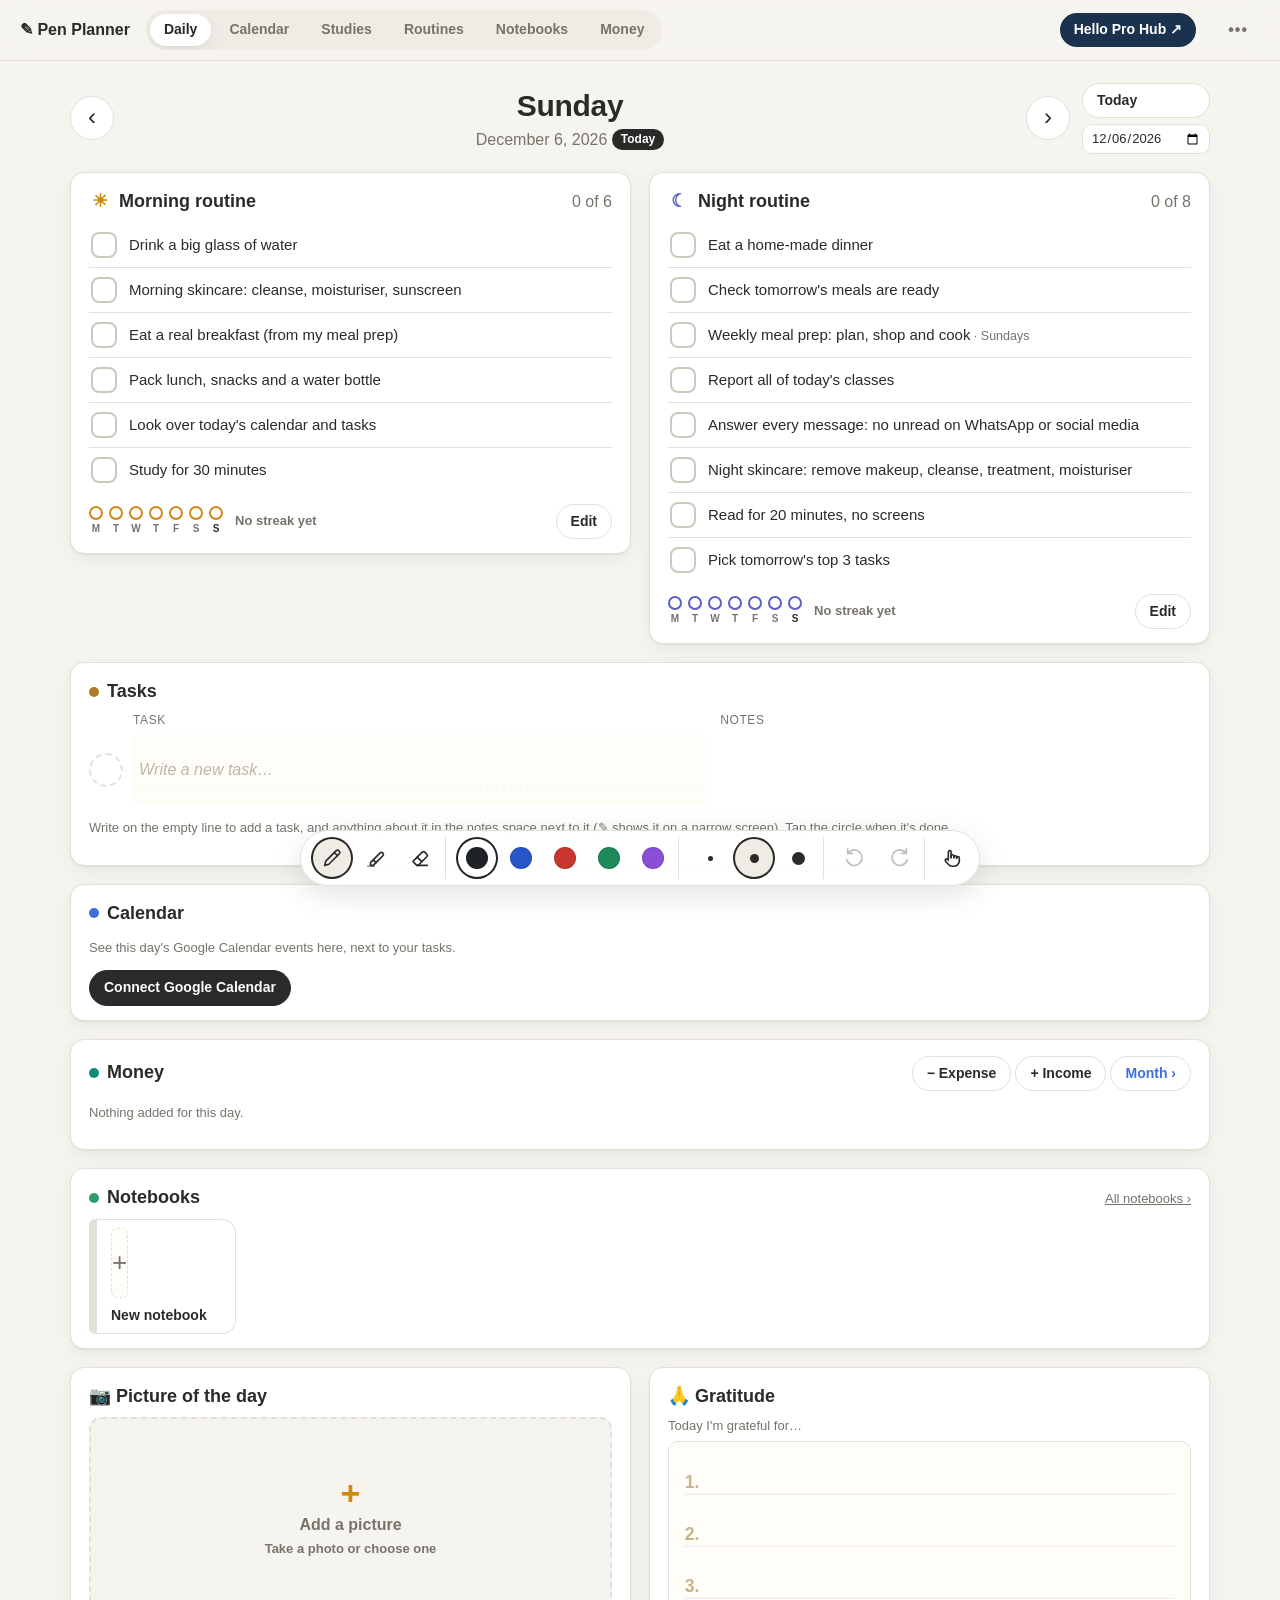
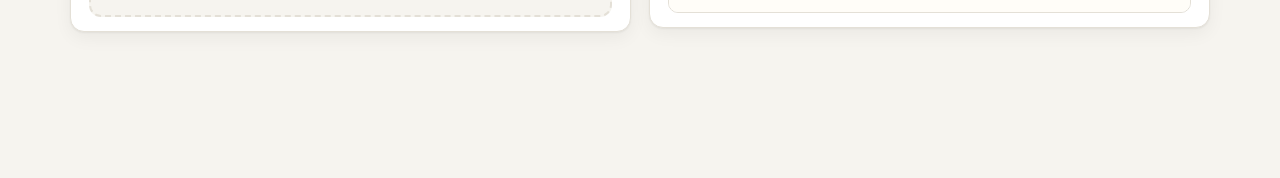
==== index.html @ 8efaf179 "Notebooks replace study notes: Notebooks card on the day, Studies tab shows the plans, old notes mov" ====
<!doctype html>
<html lang="en">
<head>
  <meta charset="utf-8" />
  <meta name="viewport" content="width=device-width, initial-scale=1, viewport-fit=cover" />
  <title>Pen Planner</title>
  <meta name="theme-color" content="#f6f4ef" />
  <meta name="apple-mobile-web-app-capable" content="yes" />
  <meta name="mobile-web-app-capable" content="yes" />
  <meta name="apple-mobile-web-app-title" content="Pen Planner" />
  <meta name="apple-mobile-web-app-status-bar-style" content="default" />
  <link rel="apple-touch-icon" href="icon-180.png" />
  <link rel="icon" href="icon-180.png" />
  <link rel="manifest" href="manifest.webmanifest" />
  <link rel="stylesheet" href="pen.css" />
  <style>html { padding-top: env(safe-area-inset-top, 0px); }</style>
</head>
<body>
  <header class="top">
    <a class="brand" href="#day">✎ Pen Planner</a>
    <nav class="tabs">
      <a href="#day" data-nav="day">Daily</a>
      <a href="#calendar" data-nav="calendar">Calendar</a>
      <a href="#notes" data-nav="notes">Studies</a>
      <a href="#routines" data-nav="routines">Routines</a>
      <a href="#notebooks" data-nav="notebooks">Notebooks</a>
      <a href="#money" data-nav="money">Money</a>
    </nav>
    <a class="hubbtn" href="https://claude.ai/artifact/MREnPXLS7mhgCieWR1TRkz" target="_blank" rel="noopener" title="Open Hello Pro Hub"><span class="hub-long">Hello Pro Hub</span><span class="hub-short">Hub</span> ↗</a>
    <details class="menu">
      <summary aria-label="More">•••</summary>
      <div class="menu-pop">
        <button id="calSetupBtn">Google Calendar connection</button>
        <button id="exportBtn">Download a backup</button>
        <label>Restore a backup<input type="file" id="importInput" accept="application/json,.json" hidden /></label>
        <a href="https://claude.ai/artifact/MREnPXLS7mhgCieWR1TRkz" target="_blank" rel="noopener">Open Hello Pro Hub ↗</a>
        <a href="classic.html">Classic planner (typed)</a>
      </div>
    </details>
  </header>

  <div id="installHint" class="hint" hidden>
    <span><strong>Keep your notes safe:</strong> on iPad tap <b>Share</b> → <b>Add to Home Screen</b> and open the planner from there. Safari can clear data from websites you don't open for a while.</span>
    <button class="mini" id="hintClose">Got it</button>
  </div>

  <main>
    <p id="loading" class="empty">Opening your planner…</p>

    <!-- DAILY PAGE -->
    <section id="view-day" class="view">
      <div class="dayhead">
        <button class="round" id="prevDay" aria-label="Previous day">‹</button>
        <div class="daytitle">
          <h1 id="dayName"></h1>
          <p><span id="dayDate"></span> <span id="dayRel" class="chip"></span></p>
        </div>
        <button class="round" id="nextDay" aria-label="Next day">›</button>
        <div class="dayjump">
          <button class="mini" id="todayBtn">Today</button>
          <input type="date" id="datePick" aria-label="Go to date" />
        </div>
      </div>

      <div class="duo routines-duo">
        <section class="card" id="morningCard"></section>
        <section class="card" id="nightCard"></section>
      </div>

      <section class="card taskcard">
        <div class="card-head">
          <h2><span class="dot task"></span>Tasks</h2>
          <span id="taskCount" class="muted"></span>
        </div>
        <div id="overdue"></div>
        <div class="taskcols" aria-hidden="true"><span>Task</span><span>Notes</span></div>
        <ol id="taskList" class="tasks"></ol>
        <p class="muted small">Write on the empty line to add a task, and anything about it in the notes space next to it (✎ shows it on a narrow screen). Tap the circle when it's done.</p>
      </section>

      <section class="card" id="calCard"></section>

      <section class="card" id="moneyCard"></section>

      <section class="card" id="studyCard" hidden></section>

      <section class="card">
        <div class="card-head">
          <h2><span class="dot study"></span>Notebooks</h2>
          <a class="muted small" href="#notebooks">All notebooks ›</a>
        </div>
        <div id="dayNotes" class="nb-grid nb-small"></div>
      </section>

      <div class="duo">
        <section class="card" id="photoCard"></section>
        <section class="card" id="gratCard"></section>
      </div>
    </section>

    <!-- NOTEBOOKS -->
    <section id="view-notebooks" class="view">
      <div class="libhead">
        <h1>Notebooks</h1>
        <span class="head-actions"><button class="mini primary" id="nbNew">+ New notebook</button></span>
      </div>
      <div id="nbGrid" class="nb-grid"></div>
      <p id="nbEmpty" class="empty" hidden>No notebooks yet. Tap <b>+ New notebook</b> to start one.</p>
    </section>

    <!-- ONE NOTEBOOK -->
    <section id="view-notebook" class="view">
      <div class="notehead">
        <a class="mini" href="#notebooks">‹ Notebooks</a>
        <input id="nbName" placeholder="Notebook name" autocomplete="off" aria-label="Notebook name" />
        <button class="mini" id="nbPdf">⤓ PDF</button>
        <button class="mini danger" id="nbDelete">Delete</button>
      </div>
      <p id="nbInfo" class="muted small"></p>
      <div id="nbPages" class="note-grid lib"></div>
    </section>

    <!-- MONEY -->
    <section id="view-money" class="view">
      <div class="moneyhead">
        <div class="monthnav">
          <button class="round" id="prevMonthX" aria-label="Previous month">‹</button>
          <div class="daytitle"><h1 id="moneyTitle">Money</h1><p id="moneySub" class="muted"></p></div>
          <button class="round" id="nextMonthX" aria-label="Next month">›</button>
        </div>
        <div class="moneyactions">
          <button class="mini primary" id="addExpenseBtn">− Expense</button>
          <button class="mini primary in" id="addIncomeBtn">+ Income</button>
          <button class="mini" id="csvBtn" title="Download this month as a spreadsheet">⤓ CSV</button>
        </div>
      </div>
      <div id="moneySummary"></div>
      <section class="card">
        <div class="card-head">
          <h2>Everything this month</h2>
          <div class="seg" id="moneyFilter"></div>
        </div>
        <p id="moneyCount" class="muted small"></p>
        <div id="moneyList"></div>
      </section>
    </section>

    <!-- ROUTINE TRACKER -->
    <section id="view-routines" class="view">
      <div class="libhead"><h1>Routines</h1><span class="muted small">Last 30 days · tap a square to change it</span></div>
      <div id="routineTrack"></div>
    </section>

    <!-- MONTH CALENDAR -->
    <section id="view-calendar" class="view">
      <div class="monthhead">
        <button class="round" id="prevMonth" aria-label="Previous month">‹</button>
        <h1 id="monthTitle"></h1>
        <button class="round" id="nextMonth" aria-label="Next month">›</button>
        <button class="mini" id="thisMonth">This month</button>
        <button class="mini primary" id="monthAdd" hidden>+ Event</button>
      </div>
      <div id="calChips" class="calchips"></div>
      <div id="monthGrid" class="month"></div>
      <div class="monthfoot">
        <div id="monthStatus" class="small"></div>
        <div class="legend small">
          <span><span class="mt">2 to do</span> tasks</span>
          <span><span class="mn">1 note</span> study notes</span>
          <span><span class="rp morning full"></span><span class="rp night part"></span> morning &amp; night routine</span>
        </div>
      </div>
    </section>

    <!-- ONE STUDY PLAN -->
    <section id="view-plan" class="view"><div id="planPage"></div></section>

    <!-- ONE TOPIC OF A STUDY PLAN -->
    <section id="view-topic" class="view"><div id="topicPage"></div></section>

    <!-- ONE CLASS -->
    <section id="view-class" class="view">
      <div class="notehead">
        <a class="mini" id="classBack" href="#day">‹ Back</a>
        <input id="classTitle" placeholder="Class or student" autocomplete="off" aria-label="Class or student" />
        <input type="date" id="classDate" aria-label="Day of the class" />
        <input type="time" id="classTime" aria-label="Start time" step="300" />
        <button class="mini danger" id="classDelete">Delete</button>
      </div>
      <p id="classWhen" class="muted small"></p>

      <section class="card evinfo" id="classEventInfo"></section>

      <section class="card">
        <h2 id="classStatusH">How did it go?</h2>
        <div id="classStatus" class="statusrow"></div>
        <div id="moveBox" class="movebox" hidden>
          <label class="small"><b>New day</b><input type="date" id="moveDay" /></label>
          <label class="small"><b>New time</b><input type="time" id="moveTime" step="300" /></label>
          <button class="mini primary" id="moveGoBtn">Move class</button>
        </div>
        <p id="classGcal" class="small muted gcal-line"></p>
      </section>

      <section class="card lastcard">
        <div class="card-head"><h2>Last class</h2></div>
        <div id="lastClass"></div>
      </section>

      <section class="card rec" id="recCard" hidden>
        <div class="card-head"><h2>Text saved here before</h2><span id="recState" class="rec-live"></span></div>
        <div class="rec-controls">
          <button id="recBtn" class="rec-btn" hidden>● Start recording</button>
          <span id="recHint" class="muted small"></span>
        </div>
        <p id="recPartial" class="partial"></p>
        <textarea id="classTranscript" rows="9" placeholder="What was said in class appears here."></textarea>
      </section>

      <div class="duo">
        <section class="card"><h2 id="classCoveredH">What we covered</h2><textarea id="classCovered" rows="5" placeholder="Topics, vocabulary, pages…"></textarea></section>
        <section class="card"><h2 id="classHomeworkH">Homework</h2><textarea id="classHomework" rows="5" placeholder="What the student should do before next class"></textarea></section>
      </div>
      <section class="card"><h2>Notes</h2><textarea id="classNotes" rows="4" placeholder="Anything else to remember"></textarea></section>

      <section class="card">
        <div class="card-head"><h2>🎙 Granola recording</h2><button class="icon-btn sm" id="granolaLook" title="Look again" aria-label="Look for this class in Granola again">↻</button></div>
        <p class="small muted" id="granolaHint">Record the class in the Granola app. Its notes show up here (tap ↻ after the class if they don't yet).</p>
        <div class="rec-controls" id="granolaStartBox"></div>
        <div id="granolaMatch"></div>
        <p class="small"><span id="granolaSent"></span></p>
        <p id="granolaMsg" class="small muted"></p>
      </section>
    </section>

    <!-- ONE STUDY NOTE -->
    <section id="view-note" class="view">
      <div class="notehead">
        <a class="mini" id="noteBack" href="#day">‹ Back</a>
        <input id="noteSubject" list="subjectList" placeholder="Subject, e.g. Biology" autocomplete="off" />
        <datalist id="subjectList"></datalist>
        <input type="date" id="noteDate" aria-label="Date of this note" />
        <select id="notePaper" aria-label="Paper">
          <option value="lines">Lined</option>
          <option value="grid">Grid</option>
          <option value="dots">Dots</option>
          <option value="blank">Blank</option>
        </select>
        <button class="mini" id="notePdf">⤓ PDF</button>
        <button class="mini danger" id="noteDelete">Delete</button>
      </div>
      <div class="page"><div id="notePage"></div></div>
      <button class="mini more-space" id="addSpace">+ More space</button>
    </section>

    <!-- STUDY PLANS -->
    <section id="view-notes" class="view">
      <section class="card" id="studyOverview"></section>
    </section>
  </main>

  <!-- PEN TOOLBAR -->
  <div id="toolbar" role="toolbar" aria-label="Pen tools">
    <div class="group">
      <button data-tool="pen" title="Pen" aria-label="Pen">
        <svg viewBox="0 0 24 24"><path d="M4 20l1.2-4.6L16.6 4a2 2 0 0 1 2.8 0l.6.6a2 2 0 0 1 0 2.8L8.6 18.8z"/><path d="M14.5 6l3.5 3.5"/></svg>
      </button>
      <button data-tool="hl" title="Highlighter" aria-label="Highlighter">
        <svg viewBox="0 0 24 24"><path d="M9 14l-3 3v3h3l3-3"/><path d="M9 14l7.5-7.5a2 2 0 0 1 2.8 0l.2.2a2 2 0 0 1 0 2.8L12 17z"/><path d="M3 21h7" opacity=".5"/></svg>
      </button>
      <button data-tool="eraser" title="Eraser" aria-label="Eraser">
        <svg viewBox="0 0 24 24"><path d="M8.5 20H20"/><path d="M4.6 15.4l9.8-9.8a2 2 0 0 1 2.8 0l2.2 2.2a2 2 0 0 1 0 2.8L12 18l-2 2H8.5L4.6 16.2a.6.6 0 0 1 0-.8z"/><path d="M9 11l5 5"/></svg>
      </button>
    </div>
    <div class="group" id="colors"></div>
    <div class="group" id="sizes"></div>
    <div class="group">
      <button id="undoBtn" title="Undo" aria-label="Undo"><svg viewBox="0 0 24 24"><path d="M9 7H4V2"/><path d="M4 7a8.5 8.5 0 1 1-1 7"/></svg></button>
      <button id="redoBtn" title="Redo" aria-label="Redo"><svg viewBox="0 0 24 24"><path d="M15 7h5V2"/><path d="M20 7a8.5 8.5 0 1 0 1 7"/></svg></button>
    </div>
    <button id="fingerBtn" title="Draw with finger too (off = finger scrolls)" aria-label="Draw with finger">
      <svg viewBox="0 0 24 24"><path d="M8 13V5.5a1.5 1.5 0 0 1 3 0V12"/><path d="M11 11.5V10a1.5 1.5 0 0 1 3 0v2"/><path d="M14 11a1.5 1.5 0 0 1 3 0v1.5"/><path d="M17 12a1.5 1.5 0 0 1 3 0v3a6 6 0 0 1-6 6h-1.5a6 6 0 0 1-4.6-2.2L5 15.5a1.5 1.5 0 0 1 2.3-2L8 14.5"/></svg>
    </button>
  </div>

  <!-- EDIT ROUTINE -->
  <!-- MOVE AN EVENT -->
  <dialog id="moveEvDlg">
    <form method="dialog" class="dlg" autocomplete="off">
      <h2>Move “<span id="mvTitle"></span>”</h2>
      <p id="mvWhen" class="small muted"></p>
      <p class="small">Free times with the same length (tap one to move it in Google Calendar):</p>
      <div id="mvSlots" class="ftbox"></div>
      <h3 class="subhead">Or choose a day and time</h3>
      <div class="evrow">
        <label class="small"><b>Day</b><input type="date" id="mvDay" /></label>
        <label class="small"><b>Time</b><input type="time" id="mvTime" step="300" /></label>
      </div>
      <p id="mvMsg" class="small err-text" role="status"></p>
      <div class="dlg-actions">
        <button type="button" class="mini" id="mvCancel">Cancel</button>
        <button type="button" class="mini primary" id="mvGo">Move</button>
      </div>
    </form>
  </dialog>

  <!-- FIND A TIME FOR A HABIT -->
  <dialog id="findDlg">
    <form method="dialog" class="dlg" autocomplete="off">
      <h2>⏱ Find a time</h2>
      <p class="small muted">Pick a free time and the planner adds it to your Google Calendar, so that time is kept for it.</p>
      <label class="small"><b>What for</b><select id="ftStep"></select></label>
      <div class="evrow">
        <label class="small"><b>How long</b><select id="ftMins">
          <option value="10">10 min</option><option value="15">15 min</option><option value="20">20 min</option><option value="30">30 min</option>
          <option value="45">45 min</option><option value="60">1 hour</option><option value="90">1½ hours</option><option value="120">2 hours</option><option value="180">3 hours</option>
        </select></label>
        <label class="small"><b>Add to calendar</b><select id="ftCal"></select></label>
      </div>
      <div id="ftSlots" class="ftbox"></div>
      <p id="ftMsg" class="small err-text" role="status"></p>
      <div class="dlg-actions"><button type="button" class="mini" id="ftClose">Close</button></div>
    </form>
  </dialog>

  <dialog id="routineDlg">
    <form method="dialog" class="dlg">
      <h2 id="routineDlgTitle">Morning routine</h2>
      <p class="muted small">The steps, in order. For each one, pick the days it is for and how many minutes it takes (⏱ Find a time uses that).</p>
      <ol id="routineSteps" class="steps"></ol>
      <button type="button" class="mini" id="addStep">+ Add a step</button>
      <div class="dlg-actions">
        <button type="button" class="mini" id="routineCancel">Cancel</button>
        <button type="button" class="mini primary" id="routineSave">Save</button>
      </div>
    </form>
  </dialog>

  <!-- CALENDAR SETUP -->
  <dialog id="calDlg">
    <form method="dialog" class="dlg">
      <h2>Connect Google Calendar</h2>
      <p class="small">The planner shows each day's events from your Google Calendar. You set it up once. It's easier on a computer, and then you paste the link here on your iPad.</p>
      <ol class="setup small">
        <li><button type="button" class="mini" id="copyScript">Copy the script</button> <span id="copyMsg" class="muted"></span></li>
        <li>Go to <a href="https://script.google.com/home/projects/create" target="_blank" rel="noopener">script.google.com</a> and sign in. A new project opens. Delete the text that's there and paste the script.</li>
        <li>Click <b>Deploy → New deployment</b>. Click the gear next to "Select type" and choose <b>Web app</b>.</li>
        <li>Set <b>Execute as: Me</b> and <b>Who has access: Anyone</b>, then click <b>Deploy</b>.</li>
        <li>Click <b>Authorize access</b> and choose your account. Google warns that the app isn't verified, because you made it yourself: click <b>Advanced → Go to … (unsafe)</b> → <b>Allow</b>.</li>
        <li>Copy the <b>Web app URL</b> and paste it below.</li>
      </ol>
      <textarea id="calScript" readonly rows="5" aria-label="Script"></textarea>
      <label class="small"><b>Web app URL</b>
        <input id="calUrl" type="url" placeholder="https://script.google.com/macros/s/…/exec" autocomplete="off" />
      </label>
      <p class="muted small">Keep this link private: anyone who has it can see your calendar events. It only reads your calendar; it can't change anything.</p>
      <p id="calMsg" class="small"></p>
      <div class="dlg-actions">
        <button type="button" class="mini danger" id="calDisconnect">Disconnect</button>
        <span style="flex:1"></span>
        <button type="button" class="mini" id="calClose">Close</button>
        <button type="button" class="mini primary" id="calConnect">Connect</button>
      </div>
    </form>
  </dialog>

  <!-- GOOGLE CALENDAR EVENT -->
  <dialog id="eventDlg">
    <form method="dialog" class="dlg" id="eventForm" autocomplete="off">
      <h2 id="eventDlgTitle">New event</h2>
      <label class="small"><b>What</b><input name="title" id="evTitle" placeholder="e.g. Class with Ana" /></label>
      <div class="evrow">
        <label class="small"><b>Day</b><input type="date" name="date" id="evDate" /></label>
        <label class="small inline-check"><input type="checkbox" name="allday" id="evAllDay" /> All day</label>
      </div>
      <div class="evrow" id="evTimes">
        <label class="small"><b>From</b><input type="time" name="start" id="evStart" step="300" /></label>
        <label class="small"><b>To</b><input type="time" name="end" id="evEnd" step="300" /></label>
      </div>
      <label class="small"><b>Calendar</b><select id="evCal"></select></label>
      <label class="small"><b>Where</b><input name="location" id="evLocation" placeholder="Optional" /></label>
      <label class="small"><b>Notes</b><textarea name="notes" id="evNotes" rows="3" placeholder="Optional"></textarea></label>
      <p id="evHub" class="muted small" hidden>This class was added by Hello Pro Hub. Changes here show up in the Hub's calendar too.</p>
      <p id="evMsg" class="small err-text" role="status"></p>
      <div class="dlg-actions">
        <button type="button" class="mini danger" id="evDelete">Delete</button>
        <span style="flex:1"></span>
        <button type="button" class="mini" id="evCancel">Cancel</button>
        <button type="button" class="mini primary" id="evSave">Save</button>
      </div>
    </form>
  </dialog>

  <!-- NEW / REORGANIZE STUDY PLAN -->
  <dialog id="planDlg" class="wide">
    <form method="dialog" class="dlg" autocomplete="off">
      <h2 id="pmTitle">New study plan</h2>
      <label class="small"><b>Name</b><input id="pmName" placeholder="e.g. TOEFL prep, History module 3" /></label>
      <label class="small" id="pmMaterialLabel"><b>What do you need to study?</b>
        <textarea id="pmMaterial" rows="6"></textarea></label>
      <label class="small"><b>Photo of the syllabus or contents page (optional)</b><input type="file" id="pmPhoto" accept="image/*" /></label>
      <div class="evrow">
        <label class="small"><b>Start</b><input type="date" id="pmStart" /></label>
        <label class="small"><b>Finish by (optional)</b><input type="date" id="pmEnd" /></label>
        <label class="small"><b>Minutes a day</b><select id="pmMinutes"><option>30</option><option selected>60</option><option>90</option><option>120</option><option>180</option></select></label>
      </div>
      <fieldset class="daypick" id="pmDays"><legend class="small"><b>Study days</b></legend>
        <label><input type="checkbox" value="1" /> Mon</label><label><input type="checkbox" value="2" /> Tue</label><label><input type="checkbox" value="3" /> Wed</label>
        <label><input type="checkbox" value="4" /> Thu</label><label><input type="checkbox" value="5" /> Fri</label><label><input type="checkbox" value="6" /> Sat</label><label><input type="checkbox" value="0" /> Sun</label>
      </fieldset>
      <p id="pmMsg" class="small" role="status"></p>
      <div id="pmPreview"></div>
      <div class="dlg-actions">
        <button type="button" class="mini" id="pmCancel">Cancel</button>
        <span style="flex:1"></span>
        <button type="button" class="mini" id="pmSpread">Spread it out myself</button>
        <button type="button" class="mini primary" id="pmClaude">✦ Organize with Claude</button>
        <button type="button" class="mini primary" id="pmSave" hidden>Save plan</button>
      </div>
    </form>
  </dialog>

  <!-- ADD A TOPIC -->
  <dialog id="addItemDlg">
    <form method="dialog" class="dlg">
      <h2>Add a topic</h2>
      <label class="small"><b>Topic</b><input id="addItemTitle" /></label>
      <label class="small"><b>Day</b><input type="date" id="addItemDate" /></label>
      <div class="dlg-actions">
        <button type="button" class="mini" id="addItemCancel">Cancel</button>
        <button type="button" class="mini primary" id="addItemGo">Add</button>
      </div>
    </form>
  </dialog>

  <!-- CALENDARS -->
  <dialog id="calsDlg">
    <form method="dialog" class="dlg" autocomplete="off">
      <h2>Your calendars</h2>
      <p class="small muted">Tick the calendars to show in the planner.</p>
      <details id="busyHelp" class="busyhelp small">
        <summary><b>Only seeing "Busy" for a calendar?</b></summary>
        <p>That calendar is shared with your connected Google account as <i>free/busy only</i>. To see the event names and details:</p>
        <ol>
          <li>Sign in to Google Calendar on a computer with the account that owns that calendar.</li>
          <li>Next to the calendar: <b>⋮ → Settings and sharing → Share with specific people</b>.</li>
          <li>Find the account connected to Claude and change <b>See only free/busy</b> to <b>See all event details</b> (or <b>Make changes to events</b>). If it isn't listed, add it.</li>
          <li>Work or school account? If <b>See all event details</b> is greyed out, the organisation's admin only allows free/busy sharing outside it: ask them, or share from a personal calendar instead.</li>
          <li>Come back and tap <b>↻</b>. It can take a few minutes to change.</li>
        </ol>
      </details>
      <ul id="calsList" class="calslist"></ul>
      <div id="removedBox" hidden>
        <h3 class="subhead">Removed from the planner</h3>
        <p class="small muted">Events you removed from a calendar the planner can't change. They're still in Google Calendar.</p>
        <ul id="removedList" class="calslist hidelist"></ul>
      </div>
      <h3 class="subhead">Hide events</h3>
      <p class="small muted">Events whose name has any of these words don't show in the planner (they stay in Google Calendar).</p>
      <ul id="hideList" class="calslist hidelist"></ul>
      <div class="evrow">
        <label class="small"><b>Hide events with</b><input id="hideWord" placeholder="e.g. a name or a word" /></label>
        <button type="button" class="mini" id="hideAdd">Hide</button>
      </div>
      <h3 class="subhead">Add another calendar</h3>
      <ol class="setup small">
        <li>Open Google Calendar on a computer, signed in to the account that has the calendar (for example your personal Gmail).</li>
        <li>Next to the calendar, choose <b>Settings and sharing</b> → <b>Share with specific people</b> → <b>Add people</b>, add the Google account connected to Claude, and give it <b>See all event details</b> (or <b>Make changes</b> to edit from the planner).</li>
        <li>Copy the <b>Calendar ID</b> from <b>Integrate calendar</b> (for your main calendar it's just your email address) and paste it here.</li>
      </ol>
      <label class="small"><b>Calendar address or ID</b><input id="acId" placeholder="name@gmail.com" inputmode="email" /></label>
      <label class="small"><b>Name in the planner (optional)</b><input id="acName" placeholder="e.g. Personal" /></label>
      <p id="acMsg" class="small" role="status"></p>
      <div class="dlg-actions">
        <button type="button" class="mini" id="acClose">Done</button>
        <button type="button" class="mini primary" id="acAdd">Add calendar</button>
      </div>
    </form>
  </dialog>

  <!-- EXPENSE / INCOME -->
  <dialog id="expenseDlg">
    <form method="dialog" class="dlg" id="expenseForm" autocomplete="off">
      <h2 id="exDlgTitle">New expense</h2>
      <div class="seg big" role="group" aria-label="Type">
        <button type="button" id="exTypeOut" class="on">− Expense</button>
        <button type="button" id="exTypeIn">+ Income</button>
      </div>
      <div class="evrow">
        <label class="small"><b>Amount</b><input id="exAmount" inputmode="decimal" placeholder="0,00" /></label>
        <label class="small"><b>Currency</b><select id="exCurrency"></select></label>
      </div>
      <label class="small" id="exDescLabel"><b>What was it?</b><input id="exDesc" /></label>
      <div class="evrow">
        <label class="small"><b>Category</b><select id="exCategory"></select></label>
        <label class="small" id="exMethodLabel"><b>Paid with</b><select id="exMethod"></select></label>
      </div>
      <label class="small" id="exNewCatLabel" hidden><b>New category name</b><input id="exNewCat" placeholder="e.g. Kids, Pets, Car" /></label>
      <label class="small"><b>Date</b><input type="date" id="exDate" /></label>
      <label class="small"><b>Note (optional)</b><input id="exNote" /></label>
      <p id="exMsg" class="small err-text" role="status"></p>
      <div class="dlg-actions">
        <button type="button" class="mini danger" id="exDelete">Delete</button>
        <span style="flex:1"></span>
        <button type="button" class="mini" id="exCancel">Cancel</button>
        <button type="button" class="mini primary" id="exSave">Save</button>
      </div>
    </form>
  </dialog>

  <!-- MOVE A TASK -->
  <dialog id="moveDlg">
    <form method="dialog" class="dlg">
      <h2>Move this task to…</h2>
      <div class="evrow">
        <button type="button" class="mini" id="moveTomorrow">Tomorrow</button>
        <button type="button" class="mini" id="moveNextWeek">In a week</button>
      </div>
      <label class="small"><b>Another day</b><input type="date" id="moveDate" /></label>
      <div class="dlg-actions">
        <button type="button" class="mini" id="moveCancel">Cancel</button>
        <button type="button" class="mini primary" id="moveGo">Move</button>
      </div>
    </form>
  </dialog>

  <!-- YES / NO QUESTION -->
  <dialog id="askDlg">
    <form method="dialog" class="dlg">
      <p id="askText"></p>
      <div class="dlg-actions">
        <button type="button" class="mini" id="askNo">Cancel</button>
        <button type="button" class="mini danger" id="askYes">OK</button>
      </div>
    </form>
  </dialog>

  <div id="toast" role="status"></div>
  <script src="pen.js"></script>
</body>
</html>
---- pen.css ----
:root {
  --bg: #f6f4ef;
  --surface: #ffffff;
  --paper: #fffdf8;
  --ink: #2b2a28;
  --muted: #77736b;
  --line: #e4e0d7;
  --soft: #efece5;
  --task: #b07a2a;
  --study: #2e9b6a;
  --accent: #3f6fd8;
  --danger: #c2453d;
  --money: #0e8a7a;
  --radius: 14px;
  --shadow: 0 1px 2px rgba(0,0,0,.05), 0 6px 18px rgba(0,0,0,.05);
  color-scheme: light;
}
body::before { content: ""; position: fixed; inset: 0 0 auto; height: env(safe-area-inset-top, 0px); z-index: 25; background: var(--bg); }
* { box-sizing: border-box; }
[hidden] { display: none !important; }
html, body { margin: 0; }
body {
  background: var(--bg);
  color: var(--ink);
  font: 16px/1.4 -apple-system, BlinkMacSystemFont, "Segoe UI", Roboto, Helvetica, Arial, sans-serif;
  touch-action: manipulation;
  padding-bottom: calc(110px + env(safe-area-inset-bottom));
  -webkit-text-size-adjust: 100%;
}
a { color: inherit; }
button, input, select { font: inherit; color: inherit; }
button { cursor: pointer; }
.muted { color: var(--muted); }
.small { font-size: 13px; }

/* top bar */
.top {
  position: sticky; top: env(safe-area-inset-top, 0px); z-index: 20;
  display: flex; align-items: center; gap: 16px;
  padding: 10px 20px;
  background: rgba(246,244,239,.92);
  -webkit-backdrop-filter: blur(10px); backdrop-filter: blur(10px);
  border-bottom: 1px solid var(--line);
}
.brand { font-weight: 700; text-decoration: none; white-space: nowrap; }
.tabs { display: flex; gap: 4px; background: var(--soft); padding: 4px; border-radius: 999px; }
.tabs a { text-decoration: none; padding: 6px 14px; border-radius: 999px; font-size: 14px; font-weight: 600; color: var(--muted); }
.tabs a.on { background: var(--surface); color: var(--ink); box-shadow: var(--shadow); }
.menu { margin-left: auto; position: relative; }
.menu summary { list-style: none; cursor: pointer; padding: 6px 12px; border-radius: 999px; color: var(--muted); font-weight: 700; letter-spacing: 1px; }
.menu summary::-webkit-details-marker { display: none; }
.menu[open] summary { background: var(--soft); }
.menu-pop {
  position: absolute; right: 0; top: calc(100% + 6px); min-width: 230px;
  background: var(--surface); border: 1px solid var(--line); border-radius: 12px; box-shadow: var(--shadow);
  padding: 6px; display: flex; flex-direction: column;
}
.menu-pop > * { display: block; text-align: left; padding: 10px 12px; border-radius: 8px; border: 0; background: none; text-decoration: none; font-size: 15px; cursor: pointer; }
.menu-pop > *:hover { background: var(--soft); }

.hint {
  display: flex; gap: 12px; align-items: center; justify-content: space-between;
  max-width: 920px; margin: 14px auto 0; padding: 12px 16px;
  background: #fff6e0; border: 1px solid #f0dfb5; border-radius: 12px; font-size: 14px;
}
.hint[hidden] { display: none; }

main { max-width: 920px; margin: 0 auto; padding: 18px 20px; }
.view { display: none; }
.view.active { display: block; }

/* buttons */
.mini {
  display: inline-flex; align-items: center; gap: 4px;
  padding: 7px 14px; border-radius: 999px; border: 1px solid var(--line);
  background: var(--surface); font-size: 14px; font-weight: 600; text-decoration: none; white-space: nowrap;
}
.mini.primary { background: var(--ink); color: #fff; border-color: var(--ink); }
.mini.danger { color: var(--danger); }
.round {
  width: 44px; height: 44px; border-radius: 50%; border: 1px solid var(--line);
  background: var(--surface); font-size: 24px; line-height: 1; padding: 0 0 3px;
}
.chip { display: inline-block; font-size: 12px; font-weight: 700; padding: 2px 9px; border-radius: 999px; background: var(--ink); color: #fff; vertical-align: 2px; }
.chip:empty { display: none; }

/* day header */
.dayhead { display: flex; align-items: center; gap: 12px; margin: 4px 0 18px; }
.daytitle { flex: 1; text-align: center; min-width: 0; }
.daytitle h1 { margin: 0; font-size: 30px; letter-spacing: -.01em; }
.daytitle p { margin: 2px 0 0; color: var(--muted); }
.dayjump { display: flex; flex-direction: column; gap: 6px; align-items: stretch; }
.dayjump input { border: 1px solid var(--line); border-radius: 10px; padding: 4px 8px; background: var(--surface); font-size: 13px; }

.card {
  background: var(--surface); border: 1px solid var(--line); border-radius: var(--radius);
  box-shadow: var(--shadow); padding: 16px 18px 14px; margin-bottom: 18px;
}
.card-head { display: flex; align-items: baseline; justify-content: space-between; gap: 12px; margin-bottom: 8px; }
.card h2 { margin: 0; font-size: 18px; display: flex; align-items: center; gap: 8px; }
.card h3 { margin: 4px 0 6px; font-size: 13px; text-transform: uppercase; letter-spacing: .05em; color: var(--task); }
.dot { width: 10px; height: 10px; border-radius: 50%; display: inline-block; }
.dot.task { background: var(--task); }
.dot.study { background: var(--study); }

/* tasks */
.tasks { list-style: none; margin: 0; padding: 0; }
.task { display: flex; align-items: center; gap: 10px; border-bottom: 1px solid var(--line); padding: 2px 0; }
.task:last-child { border-bottom: 0; }
.check {
  flex: none; width: 34px; height: 34px; border-radius: 50%;
  border: 2px solid #cfc9bd; background: var(--surface); position: relative; padding: 0;
}
.check::after {
  content: ""; position: absolute; left: 10px; top: 5px; width: 8px; height: 15px;
  border: solid #fff; border-width: 0 3px 3px 0; transform: rotate(45deg); opacity: 0;
}
.done .check { background: var(--study); border-color: var(--study); }
.done .check::after { opacity: 1; }
.ghost .check { border-style: dashed; opacity: .5; cursor: default; }
.task .strip { flex: 1; min-width: 0; position: relative; }
.done .strip { opacity: .4; }
.done .strip::after {
  content: ""; position: absolute; left: 0; right: 0; top: 52%; border-top: 2px solid var(--ink); pointer-events: none;
}
.ghost .strip::before {
  content: "Write a new task…"; position: absolute; left: 6px; top: 50%; transform: translateY(-50%);
  color: #bdb7ab; font-style: italic; pointer-events: none; z-index: 1;
}
.ghost .strip.inked::before { display: none; }
.task-actions { flex: none; display: flex; align-items: center; gap: 4px; }
.icon-btn {
  width: 36px; height: 36px; border-radius: 50%; border: 0; background: none; color: var(--muted); font-size: 20px; padding: 0;
}
.icon-btn:hover { background: var(--soft); }
.ghost .task-actions { visibility: hidden; }
.from { font-size: 12px; color: var(--muted); margin-right: 4px; white-space: nowrap; }
#overdue:not(:empty) { background: #fbf5ea; border-radius: 12px; padding: 8px 12px 4px; margin-bottom: 10px; }

/* drawing surfaces */
.surface {
  position: relative; width: 100%;
  touch-action: pan-y pinch-zoom;
  -webkit-user-select: none; user-select: none; -webkit-touch-callout: none;
}
body.finger .surface { touch-action: none; }
.surface canvas { position: absolute; left: 0; top: 0; pointer-events: none; display: block; }
body.tool-eraser .surface { cursor: cell; }
body:not(.tool-eraser) .surface { cursor: crosshair; }

/* notes */
.note-grid { display: grid; grid-template-columns: repeat(auto-fill, minmax(170px, 1fr)); gap: 14px; }
.note-card {
  display: flex; flex-direction: column; text-decoration: none; text-align: left;
  border: 1px solid var(--line); border-radius: 12px; overflow: hidden; background: var(--surface); padding: 0;
}
.note-card .thumb { width: 100%; aspect-ratio: 10 / 7; display: block; background: var(--paper); border-bottom: 1px solid var(--line); }
.note-card .meta { padding: 8px 10px; display: flex; flex-direction: column; }
.note-card .meta strong { font-size: 14px; overflow: hidden; text-overflow: ellipsis; white-space: nowrap; }
.note-card .meta span { font-size: 12px; color: var(--muted); }
.note-card.new {
  align-items: center; justify-content: center; gap: 4px; min-height: 150px;
  border-style: dashed; background: var(--bg); color: var(--muted); font-weight: 600; font-size: 14px;
}
.note-card.new .plus { font-size: 30px; line-height: 1; color: var(--study); }

.notehead { display: flex; flex-wrap: wrap; gap: 8px; align-items: center; margin-bottom: 14px; }
.notehead input, .notehead select {
  border: 1px solid var(--line); border-radius: 10px; padding: 7px 10px; background: var(--surface); font-size: 15px;
}
#noteSubject { flex: 1; min-width: 160px; font-weight: 600; }
.page { border-radius: 6px; box-shadow: var(--shadow); border: 1px solid var(--line); overflow: hidden; background: var(--paper); }
.more-space { margin: 14px auto 0; display: flex; }

.libhead { display: flex; align-items: center; justify-content: space-between; gap: 12px; margin-bottom: 10px; }
.libhead h1 { margin: 0; font-size: 28px; }
.chips { display: flex; flex-wrap: wrap; gap: 6px; margin-bottom: 16px; }
.chips button { border: 1px solid var(--line); background: var(--surface); border-radius: 999px; padding: 6px 14px; font-size: 14px; font-weight: 600; }
.chips button.on { background: var(--ink); color: #fff; border-color: var(--ink); }
.empty { text-align: center; color: var(--muted); padding: 40px 0; }
.empty[hidden] { display: none; }

/* toolbar */
#toolbar {
  position: fixed; z-index: 30; left: 50%; transform: translateX(-50%);
  bottom: calc(14px + env(safe-area-inset-bottom));
  display: flex; align-items: center; gap: 6px; padding: 6px;
  background: rgba(255,255,255,.96); border: 1px solid var(--line); border-radius: 999px;
  box-shadow: 0 8px 30px rgba(0,0,0,.12);
  max-width: calc(100vw - 16px); overflow-x: auto;
}
body.view-notes #toolbar { display: none; }
#toolbar .group { display: flex; align-items: center; gap: 2px; padding: 0 4px; border-right: 1px solid var(--line); }
#toolbar .group.dim { opacity: .35; }
#toolbar button {
  flex: none; width: 42px; height: 42px; border-radius: 50%; border: 0; background: none; padding: 0;
  display: grid; place-items: center; color: var(--ink);
}
#toolbar button.on { background: var(--soft); box-shadow: inset 0 0 0 2px var(--ink); }
#toolbar button:disabled { opacity: .3; cursor: default; }
#toolbar svg { width: 22px; height: 22px; fill: none; stroke: currentColor; stroke-width: 1.8; stroke-linecap: round; stroke-linejoin: round; }
#toolbar .swatch::before { content: ""; width: 22px; height: 22px; border-radius: 50%; background: var(--c); box-shadow: inset 0 0 0 1px rgba(0,0,0,.12); }
#toolbar .swatch.on { box-shadow: inset 0 0 0 2px var(--c); background: none; }
#toolbar .size::before { content: ""; width: var(--s); height: var(--s); border-radius: 50%; background: var(--ink); }
#fingerBtn.on { color: var(--accent); }

#toast {
  position: fixed; left: 50%; bottom: calc(80px + env(safe-area-inset-bottom)); transform: translate(-50%, 20px);
  background: var(--ink); color: #fff; padding: 9px 16px; border-radius: 999px; font-size: 14px;
  opacity: 0; pointer-events: none; transition: .2s; z-index: 40;
}
#toast.show { opacity: 1; transform: translate(-50%, 0); }

@media (max-width: 620px) {
  .top { gap: 10px; padding-left: 14px; padding-right: 14px; }
  .tabs { overflow-x: auto; min-width: 0; scrollbar-width: none; }
  .tabs a { white-space: nowrap; padding: 6px 11px; }
  .brand { display: none; }
  main { padding: 14px 14px; }
  .daytitle h1 { font-size: 24px; }
  .dayhead { flex-wrap: wrap; }
  .dayjump { flex-direction: row; width: 100%; justify-content: center; }
  .note-grid { grid-template-columns: repeat(2, 1fr); }
  #toolbar .group { padding: 0 2px; }
  #toolbar button { width: 38px; height: 38px; }
}

/* ---------- routines ---------- */
.duo { display: grid; grid-template-columns: 1fr 1fr; gap: 18px; margin-bottom: 18px; }
.duo .card { margin-bottom: 0; }
.ico { font-size: 18px; width: 22px; text-align: center; }
.ico.sun { color: #d08a12; }
.ico.moon { color: #5a5fc4; }
.routine { list-style: none; margin: 0 0 6px; padding: 0; }
.rcheck {
  display: flex; align-items: center; gap: 12px; width: 100%; text-align: left;
  border: 0; background: none; padding: 9px 2px; border-bottom: 1px solid var(--line); font-size: 15px;
}
.routine li:last-child .rcheck { border-bottom: 0; }
.rcheck .box {
  flex: none; width: 26px; height: 26px; border-radius: 8px; border: 2px solid #cfc9bd; position: relative; background: var(--surface);
}
.rcheck.on .box { background: var(--rc, var(--study)); border-color: var(--rc, var(--study)); }
.rcheck.on .box::after {
  content: ""; position: absolute; left: 7px; top: 2px; width: 6px; height: 12px;
  border: solid #fff; border-width: 0 3px 3px 0; transform: rotate(45deg);
}
.rcheck.on .label { color: var(--muted); text-decoration: line-through; text-decoration-color: #bdb7ab; }
#morningCard { --rc: #d08a12; }
#nightCard { --rc: #5a5fc4; }
.routine-foot { display: flex; align-items: center; gap: 12px; flex-wrap: wrap; padding-top: 6px; }
.week { display: flex; gap: 6px; }
.week a { display: flex; flex-direction: column; align-items: center; gap: 2px; text-decoration: none; font-size: 10px; color: var(--muted); font-weight: 600; }
.week a.cur { color: var(--ink); }
.pip { width: 14px; height: 14px; border-radius: 50%; border: 2px solid var(--rc, var(--study)); background: var(--surface); }
.pip.part { background: linear-gradient(to top, var(--rc, var(--study)) 50%, var(--surface) 50%); }
.pip.full { background: var(--rc, var(--study)); }
.streak { font-size: 13px; font-weight: 700; color: var(--muted); }
.streak.hot { color: var(--task); }
.routine-foot .mini { margin-left: auto; }

/* tracker */
.track { overflow-x: auto; -webkit-overflow-scrolling: touch; }
.track-grid { display: grid; gap: 3px; min-width: 640px; align-items: center; }
.track-grid .lbl { font-size: 13px; padding-right: 8px; white-space: nowrap; overflow: hidden; text-overflow: ellipsis; }
.track-grid .lbl.all { font-weight: 700; }
.track-grid .dh { font-size: 10px; text-align: center; color: var(--muted); font-weight: 600; line-height: 1.1; }
.track-grid .dh.today { color: var(--ink); }
.cell { aspect-ratio: 1; border-radius: 5px; background: var(--soft); border: 0; padding: 0; min-width: 0; }
.cell.on { background: var(--rc, var(--study)); }
.cell.part { background: color-mix(in srgb, var(--rc, var(--study)) 35%, var(--soft)); }
.track-card { --rc: #d08a12; }
.track-card.night { --rc: #5a5fc4; }
.stats { display: flex; gap: 18px; flex-wrap: wrap; margin: 2px 0 12px; font-size: 14px; }
.stats b { font-size: 20px; display: block; }

/* ---------- calendar ---------- */
.events { list-style: none; margin: 0; padding: 0; }
.events > li { display: flex; gap: 10px; padding: 8px 0; border-bottom: 1px solid var(--line); align-items: baseline; }
.events > li:last-child { border-bottom: 0; }
.events .when { flex: none; width: 92px; font-size: 13px; color: var(--muted); font-weight: 600; font-variant-numeric: tabular-nums; }
.events .what { min-width: 0; }
.events .what strong { display: block; font-size: 15px; font-weight: 600; overflow-wrap: anywhere; }
.events .what span { font-size: 12px; color: var(--muted); }
.events .cdot { flex: none; width: 8px; height: 8px; border-radius: 50%; background: var(--accent); transform: translateY(-1px); }
.events > li.past > .when, .events > li.past > .what, .events > li.past > .cdot { opacity: .55; }
.icon-btn.sm { width: 30px; height: 30px; font-size: 16px; }

/* ---------- dialogs ---------- */
dialog {
  border: 1px solid var(--line); border-radius: 16px; padding: 0; width: min(560px, calc(100vw - 24px));
  max-height: calc(100vh - 40px); box-shadow: 0 20px 60px rgba(0,0,0,.2); color: var(--ink); background: var(--surface);
}
dialog::backdrop { background: rgba(30,28,24,.35); }
.dlg { padding: 20px 22px; display: flex; flex-direction: column; gap: 10px; }
.dlg h2 { margin: 0; font-size: 20px; }
.dlg p { margin: 0; }
.dlg-actions { display: flex; gap: 8px; justify-content: flex-end; margin-top: 6px; }
.steps { margin: 0; padding: 0 0 0 22px; display: flex; flex-direction: column; gap: 6px; }
.steps li { padding-left: 4px; }
.steps .row { display: flex; gap: 4px; align-items: center; }
.steps input { flex: 1; min-width: 0; border: 1px solid var(--line); border-radius: 10px; padding: 8px 10px; font-size: 15px; }
.setup { margin: 0; padding-left: 20px; display: flex; flex-direction: column; gap: 6px; }
#calScript { width: 100%; font: 11px/1.4 ui-monospace, Menlo, monospace; border: 1px solid var(--line); border-radius: 10px; padding: 8px; background: var(--bg); resize: vertical; }
.dlg label { display: flex; flex-direction: column; gap: 4px; }
#calUrl { border: 1px solid var(--line); border-radius: 10px; padding: 9px 10px; font-size: 14px; }
#calMsg.ok { color: var(--study); font-weight: 600; }
#calMsg.err { color: var(--danger); }

body.view-routines #toolbar { display: none; }
@media (max-width: 760px) { .duo { grid-template-columns: 1fr; } }

/* ---------- month calendar ---------- */
.monthhead { display: flex; align-items: center; gap: 12px; margin: 4px 0 14px; }
.monthhead h1 { margin: 0; font-size: 28px; flex: 1; text-align: center; text-wrap: balance; }
.month {
  display: grid; grid-template-columns: repeat(7, minmax(0, 1fr)); gap: 1px;
  background: var(--line); border: 1px solid var(--line); border-radius: var(--radius); overflow: hidden;
  box-shadow: var(--shadow);
}
.mdow { background: var(--soft); text-align: center; font-size: 12px; font-weight: 700; color: var(--muted); padding: 6px 0; text-transform: uppercase; letter-spacing: .04em; }
.mcell {
  background: var(--surface); border: 0; padding: 6px 6px 8px; min-height: 112px; min-width: 0;
  display: flex; flex-direction: column; align-items: stretch; gap: 3px; text-align: left; font-size: 12px;
}
.mcell:hover { background: #fcfbf8; }
.mcell:focus-visible { outline: 2px solid var(--accent); outline-offset: -2px; }
.mcell.out { background: var(--bg); }
.mcell.out .mnum { color: #bdb7ab; }
.mnum { font-size: 14px; font-weight: 700; width: 26px; height: 26px; display: grid; place-items: center; border-radius: 50%; }
.mcell.today .mnum { background: var(--ink); color: #fff; }
.mev { display: flex; flex-direction: column; gap: 2px; min-width: 0; }
.me {
  display: block; white-space: nowrap; overflow: hidden; text-overflow: ellipsis;
  background: #e8eefb; color: #24438f; border-radius: 4px; padding: 1px 5px; font-size: 11px;
}
.me b { font-weight: 700; margin-right: 3px; }
.me.allday { background: var(--accent); color: #fff; }
.more { font-size: 11px; color: var(--muted); padding-left: 2px; }
.mcount { display: none; }
.mmarks { margin-top: auto; display: flex; flex-wrap: wrap; gap: 3px; align-items: center; }
.mt, .mn { font-size: 10.5px; font-weight: 700; border-radius: 999px; padding: 1px 6px; white-space: nowrap; }
.mt { background: #f7eedf; color: #8a5c17; }
.mt.alldone { background: #e3f4ec; color: #1f7a52; }
.mn { background: #e3f4ec; color: #1f7a52; }
.rps { display: inline-flex; gap: 2px; margin-left: auto; }
.rp { width: 9px; height: 9px; border-radius: 50%; border: 1.5px solid; display: inline-block; vertical-align: middle; }
.rp.morning { border-color: #d08a12; }
.rp.night { border-color: #5a5fc4; }
.rp.morning.full { background: #d08a12; }
.rp.night.full { background: #5a5fc4; }
.rp.morning.part { background: linear-gradient(to top, #d08a12 50%, transparent 50%); }
.rp.night.part { background: linear-gradient(to top, #5a5fc4 50%, transparent 50%); }
.monthfoot { display: flex; flex-wrap: wrap; gap: 10px 20px; justify-content: space-between; align-items: center; margin-top: 12px; }
#monthStatus { display: flex; align-items: center; gap: 6px; flex-wrap: wrap; }
.legend { display: flex; flex-wrap: wrap; gap: 14px; color: var(--muted); align-items: center; }
.legend > span { display: inline-flex; align-items: center; gap: 4px; }
body.view-calendar #toolbar { display: none; }

@media (max-width: 620px) {
  .monthhead h1 { font-size: 22px; }
  .monthhead { flex-wrap: wrap; }
  .mcell { min-height: 72px; padding: 4px 3px 6px; }
  .mnum { font-size: 13px; width: 24px; height: 24px; }
  .me, .more { display: none; }
  .mcount {
    display: inline-grid; place-items: center; align-self: flex-start; min-width: 18px; height: 18px; padding: 0 4px;
    border-radius: 999px; background: var(--accent); color: #fff; font-size: 10px; font-weight: 700;
  }
  .mt, .mn { font-size: 0; padding: 0; width: 8px; height: 8px; }
  .rps { margin-left: 0; }
}

/* ---------- several calendars & editing ---------- */
.calchips { display: flex; flex-wrap: wrap; gap: 6px; margin-bottom: 12px; }
.calchips:empty { display: none; }
.calchips.small-chips { margin: 10px 0 0; }
.calchip {
  display: inline-flex; align-items: center; gap: 6px; border: 1px solid var(--line); background: var(--surface);
  border-radius: 999px; padding: 5px 12px 5px 8px; font-size: 13px; font-weight: 600; color: var(--muted); max-width: 100%;
  white-space: nowrap; overflow: hidden; text-overflow: ellipsis;
}
.calchip .sw { flex: none; width: 14px; height: 14px; border-radius: 4px; border: 2px solid var(--ec); background: transparent; }
.calchip.on { color: var(--ink); border-color: color-mix(in srgb, var(--ec) 45%, var(--line)); }
.calchip.on .sw { background: var(--ec); }
.calchip.all { padding-left: 12px; color: var(--accent); }
.small-chips .calchip { font-size: 12px; padding: 3px 10px 3px 6px; }
.me { background: color-mix(in srgb, var(--ec, #3f6fd8) 15%, #fff); color: color-mix(in srgb, var(--ec, #3f6fd8) 75%, #000); }
.me.allday { background: var(--ec, var(--accent)); color: #fff; }
.head-actions { display: inline-flex; align-items: center; gap: 4px; }
.evrow { display: flex; gap: 10px; flex-wrap: wrap; align-items: flex-end; }
.evrow label { flex: 1 1 140px; }
.dlg label.inline-check { flex-direction: row; align-items: center; gap: 8px; flex: 0 0 auto; padding-bottom: 10px; white-space: nowrap; }
.dlg input:not([type="checkbox"]), .dlg select, .dlg textarea {
  border: 1px solid var(--line); border-radius: 10px; padding: 8px 10px; font-size: 15px; background: var(--surface); width: 100%; min-width: 0;
}
.dlg textarea { resize: vertical; font: inherit; }
.err-text { color: var(--danger); }
.err-text:empty { display: none; }
#evHub[hidden] { display: none; }
.dlg label.inline-check input[type="checkbox"] { width: 22px; height: 22px; flex: none; margin: 0; accent-color: var(--accent); }

/* ---------- classes & Granola ---------- */
.subhead { margin: 14px 0 6px; font-size: 13px; text-transform: uppercase; letter-spacing: .05em; color: var(--muted); }
.classlist, .glist { list-style: none; margin: 0; padding: 0; }
.classlist li a { display: flex; align-items: baseline; gap: 10px; flex-wrap: wrap; padding: 9px 4px; border-bottom: 1px solid var(--line); text-decoration: none; }
.classlist li:last-child a { border-bottom: 0; }
.classlist .when, .glist .when { width: 76px; flex: none; font-size: 13px; color: var(--muted); font-weight: 600; font-variant-numeric: tabular-nums; }
.glist > li { display: flex; flex-wrap: wrap; align-items: center; gap: 8px; padding: 9px 0; border-bottom: 1px solid var(--line); }
.glist > li:last-child { border-bottom: 0; }
.glist .grow { flex: 1 1 260px; min-width: 0; display: flex; flex-wrap: wrap; align-items: baseline; gap: 4px 10px; }
.glist .grow .muted { flex-basis: 100%; padding-left: 86px; }
.gsum { flex-basis: 100%; background: var(--bg); border-radius: 10px; padding: 10px 14px; }
.md h4 { margin: 12px 0 4px; font-size: 15px; }
.md h4:first-child, .md h5:first-child { margin-top: 0; }
.md h5 { margin: 10px 0 4px; font-size: 14px; }
.md ul { margin: 0 0 6px; padding-left: 18px; }
.md li { margin: 2px 0; font-size: 14px; }
.md p { margin: 4px 0; font-size: 14px; }
.st { font-size: 12px; font-weight: 700; border-radius: 999px; padding: 2px 9px; background: var(--soft); color: var(--muted); border: 1px solid transparent; }
.st-happened { background: #e3f4ec; color: #1f7a52; }
.st-noshow { background: #fbe6e8; color: #ac2c37; }
.st-cancelled { background: var(--soft); color: var(--muted); }
.st-moved { background: #ece8f7; color: #5b4b9a; }
.statusrow { display: flex; flex-wrap: wrap; gap: 8px; margin-top: 8px; }
.statusrow .st { font-size: 14px; padding: 8px 16px; border-color: var(--line); background: var(--surface); color: var(--ink); }
.statusrow .st.on.st-happened { background: #1f7a52; color: #fff; border-color: #1f7a52; }
.statusrow .st.on.st-noshow { background: #ac2c37; color: #fff; border-color: #ac2c37; }
.statusrow .st.on.st-cancelled { background: var(--ink); color: #fff; border-color: var(--ink); }
.statusrow .st.on.st-moved { background: #5b4b9a; color: #fff; border-color: #5b4b9a; }
#view-class textarea {
  width: 100%; border: 1px solid var(--line); border-radius: 10px; padding: 10px 12px; font: inherit; font-size: 15px;
  background: var(--paper); resize: vertical; margin-top: 8px; line-height: 1.5;
}
#view-class .card h2 { font-size: 17px; }
.rec-controls { display: flex; flex-wrap: wrap; align-items: center; gap: 10px 14px; margin-top: 8px; }
.rec-btn { border: 0; border-radius: 999px; padding: 12px 22px; font-size: 16px; font-weight: 700; background: #b22133; color: #fff; }
.rec-btn.on { background: var(--ink); }
.rec-live { color: #b22133; font-weight: 700; font-size: 14px; }
.partial { margin: 6px 0 0; color: var(--muted); font-style: italic; min-height: 1.4em; }
.partial:empty { display: none; }
.recbtn {
  flex: none; margin-left: auto; align-self: center; border: 1px solid #f0c9cd; background: #fff5f6; color: #b22133;
  border-radius: 999px; padding: 4px 10px; font-size: 12px; font-weight: 700; white-space: nowrap;
}
.recbtn.done { border-color: #cfe8db; background: #e3f4ec; color: #1f7a52; }
.events button.what { border: 0; background: none; padding: 0; text-align: left; flex: 1; min-width: 0; cursor: pointer; }
.events button.what:hover strong { text-decoration: underline; }
.events > li { align-items: center; }
#granolaSend:disabled { opacity: .45; }
body.view-class #toolbar { display: none; }

/* ---------- last class ---------- */
.lastcard { background: #fbfaf6; }
.lc { display: flex; flex-direction: column; gap: 10px; }
.lc-head { display: flex; flex-wrap: wrap; align-items: baseline; gap: 6px 12px; }
.lc-head .mini { margin-left: auto; }
.lc-field { background: var(--surface); border: 1px solid var(--line); border-radius: 10px; padding: 10px 14px; }
.lc-field.hw { border-color: #f0dfb5; background: #fff8e8; }
.lc-field h4 { margin: 0 0 4px; font-size: 12px; text-transform: uppercase; letter-spacing: .05em; color: var(--muted); }
.lc-field.hw h4 { color: #8a5c17; }
.lc-field p { margin: 0; white-space: pre-wrap; overflow-wrap: anywhere; font-size: 15px; }
.lc-more { margin-top: 10px; }
.lc-more summary { cursor: pointer; font-weight: 600; font-size: 14px; color: var(--accent); }
.movebox { display: flex; flex-wrap: wrap; gap: 10px; align-items: flex-end; margin-top: 12px; padding: 12px; background: #f4f1fb; border-radius: 12px; }
.movebox label { display: flex; flex-direction: column; gap: 4px; flex: 1 1 150px; }
.movebox input { border: 1px solid var(--line); border-radius: 10px; padding: 8px 10px; font-size: 15px; background: var(--surface); }
.gcal-line { display: flex; flex-wrap: wrap; align-items: center; gap: 8px; margin: 10px 0 0; }
.gcal-line:empty { display: none; }

/* ---------- study plan ---------- */
#studyOverview:empty { display: none; }
.behind { display: flex; flex-wrap: wrap; align-items: center; justify-content: space-between; gap: 8px 12px; background: #fff6e0; border: 1px solid #f0dfb5; border-radius: 10px; padding: 8px 12px; margin: 4px 0 10px; font-size: 14px; }
.sgroup { border-left: 4px solid var(--sc); padding: 4px 0 2px 12px; margin: 8px 0 12px; --rc: var(--sc); }
.sgroup.extra { border-left-style: dashed; }
.sghead { display: flex; flex-wrap: wrap; align-items: baseline; gap: 4px 10px; }
.sgname { font-weight: 700; color: var(--sc); font-size: 14px; }
.sghead .head-actions { margin-left: auto; }
.sgroup .rcheck small { color: var(--muted); }
.scourses { display: grid; grid-template-columns: repeat(auto-fit, minmax(240px, 1fr)); gap: 14px 24px; margin: 6px 0 10px; }
.scourse { display: flex; flex-direction: column; gap: 4px; min-width: 0; }
.scourse strong { color: var(--sc); }
.sbar { height: 10px; border-radius: 5px; background: var(--soft); overflow: hidden; }
.sbar span { display: block; height: 100%; background: var(--sc); }
.sweek h4 { margin: 12px 0 4px; font-size: 12px; text-transform: uppercase; letter-spacing: .05em; color: var(--muted); }
.sday { display: flex; gap: 10px; align-items: baseline; padding: 6px 4px; border-bottom: 1px solid var(--line); text-decoration: none; font-size: 13px; }
.sday.today { background: #fff6e0; border-radius: 6px; }
.sday .when { width: 70px; flex: none; color: var(--muted); font-weight: 600; }
.sitem { display: inline; margin-right: 10px; border-left: 3px solid var(--sc); padding-left: 5px; }
.sitem.ok { color: var(--muted); text-decoration: line-through; }
.ms { font-size: 10.5px; font-weight: 700; border-radius: 999px; padding: 1px 6px; white-space: nowrap; background: #f3e6f8; color: #7a2f90; }
.ms.alldone { background: #e3f4ec; color: #1f7a52; }
@media (max-width: 620px) { .ms { font-size: 0; padding: 0; width: 8px; height: 8px; } }

/* ---------- notes inside calendar events ---------- */
.events > li { flex-wrap: wrap; }
.evnotes { flex-basis: 100%; padding-left: 120px; display: flex; flex-direction: column; gap: 4px; }
.evnotes:empty { display: none; }
.evrec { background: var(--bg); border-radius: 8px; padding: 6px 10px; }
.evline { margin: 2px 0; font-size: 13px; overflow-wrap: anywhere; }
.evgranola { align-self: flex-start; border: 1px solid var(--line); background: var(--surface); border-radius: 999px; padding: 3px 10px; font-size: 12px; font-weight: 600; color: var(--muted); text-align: left; max-width: 100%; overflow: hidden; text-overflow: ellipsis; white-space: nowrap; }
.evnotes .gsum { margin-top: 2px; }
@media (max-width: 620px) { .evnotes { padding-left: 18px; } }
.events button.what:focus-visible { outline: 2px solid var(--accent); outline-offset: 2px; border-radius: 6px; }

/* ---------- event page ---------- */
.evinfo { border-top: 4px solid var(--accent); }
.evinfo-head { display: flex; align-items: center; gap: 8px; flex-wrap: wrap; }
.evinfo-head .cdot { width: 10px; height: 10px; border-radius: 50%; display: inline-block; }
.evinfo-title { margin: 6px 0 2px; font-size: 26px; text-wrap: balance; overflow-wrap: anywhere; }
.evinfo-when { margin: 0 0 6px; font-weight: 600; }
.evinfo-desc summary { cursor: pointer; font-size: 13px; font-weight: 600; color: var(--muted); }
.evinfo-desc p { white-space: pre-wrap; font-size: 14px; margin: 6px 0 0; overflow-wrap: anywhere; }
.evinfo-actions { display: flex; flex-wrap: wrap; gap: 8px; margin-top: 10px; }
.evinfo-actions:empty { display: none; }
#evinfoMsg:empty { display: none; }
/* month cells: the cell opens the day, an event opens the event */
.mcell { cursor: pointer; }
.mcell .mnum { border: 0; background: none; padding: 0; color: inherit; font: inherit; font-weight: 700; cursor: pointer; }
button.me { border: 0; text-align: left; font: inherit; font-size: 11px; cursor: pointer; width: 100%; }
button.me:hover { filter: brightness(.96); text-decoration: underline; }

/* ---------- study plans area ---------- */
.plancards { display: grid; grid-template-columns: repeat(auto-fill, minmax(240px, 1fr)); gap: 12px; }
.plancard { display: flex; flex-direction: column; gap: 6px; padding: 14px; border: 1px solid var(--line); border-top: 4px solid var(--sc); border-radius: 12px; text-decoration: none; background: var(--surface); min-width: 0; }
.plancard strong { color: var(--sc); font-size: 16px; }
.plancard .st { align-self: flex-start; }
.plan-name { flex: 1; min-width: 180px; font-weight: 700; font-size: 18px; }
.notehead input[type="color"] { width: 44px; height: 38px; padding: 2px; }
.plan-top { border-top: 4px solid var(--sc); }
.plan-sec h2 { font-size: 17px; }
.overdue-sec { border-color: #f0c9cd; }
.pitem { display: flex; align-items: center; gap: 8px; border-bottom: 1px solid var(--line); }
.pitem:last-child { border-bottom: 0; }
.pitem .rcheck { flex: 1; min-width: 0; border-bottom: 0; }
.pitem.late .label { color: #ac2c37; }
.pdate { flex: none; border: 1px solid var(--line); background: var(--surface); border-radius: 999px; padding: 3px 9px; font-size: 12px; font-weight: 600; color: var(--muted); white-space: nowrap; }
.pitem.late .pdate { border-color: #f0c9cd; color: #ac2c37; background: #fff5f6; }
.pitem.ok .pdate { color: #1f7a52; border-color: #cfe8db; }
.tgroup { border-top: 1px solid var(--line); padding: 8px 0; }
.tgroup summary { display: flex; justify-content: space-between; gap: 10px; cursor: pointer; font-weight: 700; font-size: 14px; }
.tgroup[open] summary { margin-bottom: 4px; }
dialog.wide { width: min(720px, calc(100vw - 24px)); }
.daypick { border: 0; padding: 0; margin: 0; display: flex; flex-wrap: wrap; gap: 6px 12px; }
.daypick legend { margin-bottom: 4px; }
.daypick label { display: inline-flex !important; flex-direction: row !important; align-items: center; gap: 4px; font-size: 14px; }
#pmPreview:empty { display: none; }
.pm-list { max-height: 40vh; overflow: auto; border: 1px solid var(--line); border-radius: 10px; padding: 6px 12px; background: var(--bg); }
.pm-list .pday { padding: 6px 0; border-bottom: 1px solid var(--line); }
.pm-list ul { margin: 2px 0 0; padding-left: 18px; font-size: 13px; }
.pday-head { display: flex; justify-content: space-between; align-items: center; gap: 8px; font-size: 13px; }
body.view-plan #toolbar { display: none; }
.duo { align-items: start; }

/* ---------- Hub button ---------- */
.hubbtn { margin-left: auto; display: inline-flex; align-items: center; gap: 4px; text-decoration: none; white-space: nowrap;
  background: #1a324e; color: #fff; border-radius: 999px; padding: 7px 14px; font-size: 14px; font-weight: 700; }
.hubbtn:hover { background: #08192e; }
.hubbtn + .menu { margin-left: 4px; }
.hub-short { display: none; }
@media (max-width: 620px) { .hub-long { display: none; } .hub-short { display: inline; } .hubbtn { padding: 6px 10px; } }

/* ---------- topics ---------- */
.tick { flex: none; border: 0; background: none; padding: 6px 2px; }
.tick .box { display: block; width: 26px; height: 26px; border-radius: 8px; border: 2px solid #cfc9bd; position: relative; background: var(--surface); }
.tick.on .box { background: var(--rc, var(--study)); border-color: var(--rc, var(--study)); }
.tick.on .box::after { content: ""; position: absolute; left: 7px; top: 2px; width: 6px; height: 12px; border: solid #fff; border-width: 0 3px 3px 0; transform: rotate(45deg); }
.ptitle { flex: 1; min-width: 0; display: flex; align-items: center; justify-content: space-between; gap: 8px; border: 0; background: none; padding: 9px 2px; text-align: left; font-size: 15px; color: inherit; }
button.ptitle:hover span:first-child { text-decoration: underline; }
.ptitle small { color: var(--muted); }
.pitem.ok .ptitle span:first-child { color: var(--muted); text-decoration: line-through; text-decoration-color: #bdb7ab; }
.pitem.late .ptitle span:first-child { color: #ac2c37; }
.marks { flex: none; color: var(--muted); font-size: 14px; }
.topic-head { border-top: 4px solid var(--sc); }
.topic-head .sgname { color: var(--sc); }
.notehead .grow { flex: 1; }
.copyname { background: var(--soft); border-radius: 8px; padding: 6px 10px; font-size: 13px; overflow-wrap: anywhere; }
.card-head select { border: 1px solid var(--line); border-radius: 10px; padding: 5px 8px; background: var(--surface); font-size: 14px; }
.plancard-wrap { display: flex; flex-direction: column; gap: 6px; min-width: 0; }
.plancard-wrap .plancard { flex: 1; }
.plancard-pdf { align-self: flex-start; }
.plancard-pdf:disabled { opacity: .45; }

/* ---------- picture of the day & gratitude ---------- */
.dayphoto { display: block; width: 100%; max-height: 420px; object-fit: cover; border-radius: 12px; margin-top: 6px; background: var(--soft); }
.caption { width: 100%; margin-top: 8px; border: 0; border-bottom: 1px dashed var(--line); background: none; padding: 6px 2px; font-size: 15px; font-style: italic; }
.photo-empty { width: 100%; min-height: 200px; border: 2px dashed var(--line); border-radius: 12px; background: var(--bg); display: flex; flex-direction: column; align-items: center; justify-content: center; gap: 4px; font-weight: 600; color: var(--muted); margin-top: 6px; }
.photo-empty .plus { font-size: 34px; line-height: 1; color: #d08a12; }
.gratpage { border-radius: 10px; overflow: hidden; border: 1px solid var(--line); margin-top: 6px; }
#gratCard p { margin: 0; }
.mphoto { width: 22px; height: 22px; border-radius: 5px; object-fit: cover; }
.calslist { list-style: none; margin: 0; padding: 0; }
.calslist li { display: flex; align-items: center; justify-content: space-between; gap: 8px; padding: 6px 0; border-bottom: 1px solid var(--line); }
.calslist li:last-child { border-bottom: 0; }
.calslist .sw { width: 14px; height: 14px; border-radius: 4px; background: var(--ec); flex: none; }
.calslist label { display: flex !important; flex-direction: row !important; align-items: center; gap: 8px; font-size: 15px; }
.calslist input[type="checkbox"] { width: 20px; height: 20px; accent-color: var(--accent); }

/* day page: wider so tasks and their notes have room */
body.view-day main, body.view-money main { max-width: 1180px; }
.routines-duo .card { min-height: 0; }

/* notes beside each task */
.tasks { container-type: inline-size; }
.task .tbody { flex: 1; min-width: 0; display: grid; grid-template-columns: 1fr; gap: 4px; }
.task .tbody .strip { flex: none; }
.task .nstrip { position: relative; display: none; border-left: 3px solid #e8dcc4; background: var(--paper); }
.task .tbody.open .nstrip, .task .tbody.has-note .nstrip { display: block; }
.task .nstrip::before {
  content: "Notes…"; position: absolute; left: 8px; top: 50%; transform: translateY(-50%);
  color: #cfc7b6; font-style: italic; pointer-events: none; z-index: 1; font-size: 14px;
}
.task .nstrip.inked::before { display: none; }
.ghost .nstrip { visibility: hidden; }
.ghost .notebtn { visibility: hidden; }
.notebtn { font-size: 17px; }
.tbody.has-note + .task-actions .notebtn, .tbody.open + .task-actions .notebtn { color: var(--task); }
.taskcols { display: none; }
@container (min-width: 760px) {
  .task .tbody { grid-template-columns: 3fr 2fr; gap: 10px; }
  .task .nstrip { display: block; }
  .notebtn { display: none; }
}
@media (min-width: 900px) {
  .taskcard .taskcols { display: grid; grid-template-columns: 3fr 2fr; gap: 10px; margin: 0 86px 4px 44px; font-size: 12px; text-transform: uppercase; letter-spacing: .05em; color: var(--muted); }
}

/* busy-only calendars */
.busytag { color: var(--muted); font-weight: 400; }
.busyname { color: var(--muted); font-style: italic; }
.busyhelp { background: var(--soft); border-radius: 10px; padding: 8px 12px; }
.busyhelp summary { cursor: pointer; color: var(--accent); }
.busyhelp ol { margin: 6px 0 2px; padding-left: 20px; }
.busyhelp li { margin: 3px 0; }

/* money */
body.view-money #toolbar { display: none; }
.moneyhead { display: flex; flex-wrap: wrap; align-items: center; justify-content: space-between; gap: 12px; margin: 4px 0 16px; }
.monthnav { display: flex; align-items: center; gap: 14px; }
.monthnav .daytitle { text-align: left; min-width: 0; }
.monthnav h1 { margin: 0; font-size: 26px; }
.monthnav p { margin: 0; }
.moneyactions { display: flex; gap: 8px; flex-wrap: wrap; }
.mini.primary.in { background: var(--money); border-color: var(--money); }
.linkbtn { text-decoration: none; color: var(--accent); }
.xstats { display: grid; grid-template-columns: repeat(3, 1fr); gap: 12px; }
.stat { display: flex; flex-direction: column; gap: 2px; padding: 12px 14px; border-radius: 12px; background: var(--soft); min-width: 0; }
.stat .slabel { font-size: 13px; font-weight: 600; color: var(--muted); }
.stat strong { font-size: 26px; line-height: 1.2; font-variant-numeric: tabular-nums; overflow-wrap: anywhere; }
.stat .ssub { font-size: 12px; color: var(--muted); }
.stat.in .slabel::before { content: "▲ "; color: var(--money); }
.stat.out .slabel::before { content: "▼ "; color: var(--muted); }
.stat.over .ssub, .stat.neg .slabel, .stat.neg strong { color: var(--danger); }
.meter { height: 8px; border-radius: 999px; background: var(--soft); overflow: hidden; margin-top: 12px; }
.meter span { display: block; height: 100%; border-radius: 999px; background: var(--money); }
.meter.over span { background: var(--danger); }
.xbudget { margin-top: 10px; font-size: 14px; }
.xbudget summary { cursor: pointer; color: var(--accent); font-weight: 600; }
.xbudget label { display: flex; flex-direction: column; gap: 4px; margin-top: 8px; }
.xbudget input { border: 1px solid var(--line); border-radius: 10px; padding: 8px 10px; font: inherit; max-width: 220px; background: var(--surface); }
.cattable { width: 100%; border-collapse: collapse; font-size: 14px; }
.cattable th { text-align: left; font-size: 12px; font-weight: 600; color: var(--muted); padding: 0 8px 6px; border-bottom: 1px solid var(--line); white-space: nowrap; }
.cattable td { padding: 8px; border-bottom: 1px solid var(--line); vertical-align: middle; }
.cattable th:first-child, .cattable td:first-child { padding-left: 0; }
.cattable th:last-child, .cattable td:last-child { padding-right: 0; }
.cattable tbody tr:hover td { background: #faf8f3; }
.cattable tfoot td { font-weight: 700; border-bottom: 0; }
.cattable .num, .cattable th:nth-child(n+3) { text-align: right; font-variant-numeric: tabular-nums; white-space: nowrap; }
.catname { font-weight: 600; white-space: nowrap; }
.barcol { width: 40%; }
.btrack { display: block; height: 12px; }
.bfill { display: block; height: 100%; background: var(--money); border-radius: 0 4px 4px 0; }
.cattable.income .bfill { background: #5aa897; }
.seg { display: inline-flex; background: var(--soft); border-radius: 999px; padding: 3px; gap: 2px; }
.seg button { border: 0; background: none; border-radius: 999px; padding: 5px 12px; font: inherit; font-size: 13px; font-weight: 600; color: var(--muted); cursor: pointer; }
.seg button.on { background: var(--surface); color: var(--ink); box-shadow: var(--shadow); }
.seg.big { display: flex; }
.seg.big button { flex: 1; padding: 8px 12px; font-size: 15px; }
#exTypeIn.on { color: var(--money); }
.xlist { list-style: none; margin: 0; padding: 0; }
.xlist > li { border-bottom: 1px solid var(--line); }
.xlist > li:last-child { border-bottom: 0; }
.xrow { all: unset; box-sizing: border-box; display: flex; width: 100%; align-items: center; gap: 12px; padding: 9px 2px; cursor: pointer; }
.xrow:focus-visible { outline: 2px solid var(--accent); border-radius: 8px; }
.xcat { flex: none; width: 96px; font-size: 12px; font-weight: 600; color: var(--muted); overflow: hidden; text-overflow: ellipsis; white-space: nowrap; }
.xwhat { flex: 1; min-width: 0; display: flex; flex-direction: column; }
.xwhat strong { font-size: 15px; font-weight: 600; overflow: hidden; text-overflow: ellipsis; white-space: nowrap; }
.xcat-inline { display: none; }
.xamt { font-variant-numeric: tabular-nums; font-weight: 600; white-space: nowrap; }
.xrow.income .xamt { color: var(--money); }
.xtotal { display: flex; gap: 16px; margin: 0 0 4px; }
.xtotal b { font-size: 16px; font-variant-numeric: tabular-nums; }
.xday h3 { display: flex; justify-content: space-between; gap: 10px; margin: 14px 0 2px; }
.xday:first-child h3 { margin-top: 0; }
.xday h3 a { color: inherit; text-decoration: none; }
.xday h3 span { font-variant-numeric: tabular-nums; color: var(--muted); text-transform: none; letter-spacing: 0; white-space: pre; }
#moneyCount { margin: -4px 0 8px; }
@media (max-width: 620px) {
  .xstats { grid-template-columns: 1fr; }
  .stat { flex-direction: row; flex-wrap: wrap; align-items: baseline; column-gap: 10px; }
  .stat strong { font-size: 20px; margin-left: auto; }
  .stat .ssub { flex-basis: 100%; }
  .barcol { display: none; }
  .cattable td:nth-child(5), .cattable th:nth-child(5) { display: none; }
  .xcat { display: none; }
  .xcat-inline { display: inline; }
}

/* compact calendar card */
.allday-row { display: flex; flex-wrap: wrap; align-items: center; gap: 6px; padding: 4px 0 8px; border-bottom: 1px solid var(--line); }
.allday-row .when { width: 92px; font-size: 13px; color: var(--muted); font-weight: 600; }
.adchip { border: 0; border-left: 4px solid var(--ec, var(--accent)); background: var(--soft); border-radius: 6px; padding: 3px 8px; font: inherit; font-size: 13px; color: var(--ink); max-width: 100%; overflow: hidden; text-overflow: ellipsis; white-space: nowrap; }
button.adchip { cursor: pointer; }
.events.timed > li { padding: 6px 0; }
.events.timed .when { width: 70px; display: flex; flex-direction: column; line-height: 1.2; }
.events.timed .when small { font-weight: 400; font-size: 11px; }
.events.timed .evnotes { padding-left: 88px; }
.evmore { margin-top: 6px; }
/* one per line: past events small, the next three bigger */
.events.timed > li.past { padding: 3px 0; }
.events.timed > li.past .what strong { font-size: 13px; font-weight: 500; }
.events.timed > li.past .evsub, .events.timed > li.past .when small { display: none; }
.events.timed > li.past .when { font-size: 12px; font-weight: 500; }
.events.timed > li.past .recbtn { padding: 2px 8px; font-size: 11px; }
.events.timed > li.past .evnotes { display: none; }
.events.timed > li.next { padding: 10px 0; }
.events.timed > li.next .what strong { font-size: 17px; }
.events.timed > li.next .when { font-size: 15px; color: var(--ink); }
.events.timed > li.next .cdot { width: 10px; height: 10px; }
.evmore { display: block; width: 100%; margin-top: 6px; text-align: center; }
@media (max-width: 620px) { .events.timed .evnotes { padding-left: 18px; } .allday-row .when { width: auto; } }

/* calendar rows, cleaner */
.allday-row { gap: 4px; padding: 2px 0 6px; }
.allday-row .when { font-size: 11px; width: 70px; }
.adchip { font-size: 11px; padding: 1px 6px; border-left-width: 3px; border-radius: 4px; color: var(--muted); }
.events.timed > li { flex-wrap: wrap; align-items: flex-start; column-gap: 10px; }
.events.timed .cdot { margin-top: 7px; }
.events.timed .when { width: 70px; padding-top: 1px; display: block; }
.events.timed button.what, .events.timed span.what { flex: 1; min-width: 0; display: flex; flex-direction: column; gap: 1px; position: relative; padding-right: 22px; text-align: left; }
.evtitle { display: flex; align-items: center; gap: 8px; flex-wrap: wrap; }
.evtitle .st { font-size: 11px; padding: 1px 8px; }
.st-notes { background: #e3f4ec; color: #1f7a52; }
.evsub { font-size: 12px; color: var(--muted); }
.chev { position: absolute; right: 2px; top: 0; color: var(--muted); font-size: 18px; line-height: 1.2; }
.events.timed > li.past .evsub, .events.timed > li.past .chev { display: none; }
.events.timed > li.past .evtitle .st { font-size: 10px; padding: 0 6px; }
.clashtag { font-size: 12px; font-weight: 600; color: #9a5b00; }
.events.timed > li.clash { background: #fff7e6; box-shadow: inset 3px 0 0 #d08a12; margin: 0 -10px; padding-left: 10px; padding-right: 10px; border-radius: 6px; }
.events.timed > li.past .clashtag { font-size: 11px; font-weight: 500; }
.clashnote { margin: 0 0 8px; padding: 6px 10px; border-radius: 8px; background: #fff7e6; color: #9a5b00; font-size: 13px; font-weight: 600; }
.events.timed button.what { color: var(--ink); font: inherit; }
.events.timed > li.past > .what { opacity: .6; }
.events.timed .what .evtitle { color: var(--ink); font-size: inherit; }
.events.timed .what .evtitle .st { color: inherit; }
.events.timed .what .evtitle .st-notes, .events.timed .what .evtitle .st-happened { color: #1f7a52; }
.events.timed .what .evtitle .st-noshow { color: #ac2c37; }
.events.timed .what .evtitle .st-moved { color: #5b4b9a; }
.events.timed .what .evtitle .st-cancelled { color: var(--muted); }
.events.timed .what .clashtag { color: #9a5b00; }

/* find a time */
.ftbox { display: flex; flex-direction: column; gap: 10px; max-height: 50vh; overflow: auto; }
.ftday h3 { margin: 0 0 6px; font-size: 12px; text-transform: uppercase; letter-spacing: .05em; color: var(--task); }
.ftslots { display: flex; flex-wrap: wrap; gap: 6px; }
.slot { font-variant-numeric: tabular-nums; }
.findbtn { border: 0; background: none; padding: 0 4px 0 0; font-size: 13px; cursor: pointer; }
.track-grid .lbl { display: flex; align-items: center; min-width: 0; }
.track-grid .lbl > span { overflow: hidden; text-overflow: ellipsis; white-space: nowrap; }
.cell.off { background: repeating-linear-gradient(45deg, transparent 0 3px, var(--line) 3px 4px); border-color: transparent; }
#routineSteps .row { flex-wrap: wrap; }
.stepdays { flex: none; width: auto; max-width: 120px; }
.stepmins { flex: none; width: 70px !important; }
.steps .row input.stepmins { flex: 0 0 72px; }
.steps .row select.stepdays { flex: 0 0 auto; }
.steps .row input:not(.stepmins) { flex: 1 1 160px; min-width: 0; }

/* conflicts: solved / move */
.clashbar { flex-basis: 100%; display: flex; flex-wrap: wrap; align-items: center; gap: 6px 8px; padding: 4px 0 2px 98px; }
.clashbar .mini { padding: 3px 10px; font-size: 12px; background: var(--surface); }
.events.timed > li.past .clashbar .mini { padding: 1px 8px; font-size: 11px; }
@media (max-width: 620px) { .clashbar { padding-left: 18px; } }
/* multi-day bookings in the all-day row */
.adchip small { color: var(--muted); font-size: 10px; }
.adgroup { display: inline-flex; align-items: center; gap: 3px; max-width: 100%; }
.adfix { border: 1px dashed var(--line); background: var(--surface); border-radius: 4px; padding: 1px 6px; font: inherit; font-size: 11px; color: var(--accent); cursor: pointer; white-space: nowrap; }

/* swipe an event left for its options */
.events.timed > li.swipe { position: relative; overflow: hidden; display: block; padding: 0; touch-action: pan-y; }
.events.timed > li.swipe > .evrow { position: relative; z-index: 1; display: flex; flex-wrap: wrap; align-items: flex-start; column-gap: 10px; padding: 6px 0; background: var(--surface); transition: transform .2s ease; }
.events.timed > li.next.swipe > .evrow { padding: 10px 0; }
.events.timed > li.past.swipe > .evrow { padding: 3px 0; }
.events.timed > li.clash.swipe > .evrow { background: #fff7e6; padding-left: 10px; padding-right: 10px; }
.events.timed > li.clash.swipe { margin: 0 -10px; padding: 0; }
.events.timed > li.swipe.dragging > .evrow { transition: none; }
.events.timed > li.swipe.open > .evrow { transform: translateX(calc(-1 * var(--actw, 304px))); }
.evacts { position: absolute; inset: 0 0 0 auto; display: flex; width: var(--actw, 304px); }
.evact { flex: 1; border: 0; color: #fff; font: inherit; font-size: 12px; font-weight: 700; padding: 0 4px; cursor: pointer; }
.evact.move { background: #3f6fd8; }
.evact.allday { background: #5b6778; }
.evact.done { background: #1f7a52; }
.evact.done.on { background: #77736b; }
.evact.del { background: #c2453d; }
.evact.off { opacity: .45; }
.evdots { border: 0; background: none; color: var(--muted); font-size: 18px; line-height: 1; padding: 0 4px; cursor: pointer; align-self: flex-start; display: none; }
.events.timed > li.swipe .chev { display: none; }
@media (hover: hover) { .evdots { display: block; } }
@media (hover: none) { .events.timed > li.swipe .chev { display: block; } }
@media (max-width: 620px) { .events.timed > li.swipe { --actw: 260px; } .evact { font-size: 11px; } }
.events.timed > li.past.swipe > .evrow > .what, .events.timed > li.past.swipe > .evrow > .when, .events.timed > li.past.swipe > .evrow > .cdot { opacity: .6; }
.evdots { display: block !important; }
.events.timed > li.swipe .chev { display: none !important; }
.hidelist li { display: flex; align-items: center; justify-content: space-between; gap: 8px; }
.hidelist li span { font-weight: 600; }
#hideAdd { flex: none; margin-bottom: 2px; }
.evearlier { margin: 2px 0 4px; font-size: 12px; color: var(--muted); }
.kindbtn { flex: none; font-size: 12px; padding: 3px 10px; }
.kindbtn.on { background: #fdf3e1; border-color: #ead3a6; }
.calslist li { gap: 8px; }
.granola-start { text-decoration: none; background: #b22133 !important; border-color: #b22133 !important; color: #fff !important; }
#granolaStartBox { margin: 4px 0 8px; }

/* notebooks */
body.view-notebooks #toolbar, body.view-notebook #toolbar { display: none; }
.nb-grid { display: grid; grid-template-columns: repeat(auto-fill, minmax(170px, 1fr)); gap: 16px; }
.nb-card { position: relative; display: flex; flex-direction: column; gap: 8px; text-decoration: none; color: var(--ink); background: var(--surface); border-radius: 6px 14px 14px 6px; box-shadow: var(--shadow); padding: 12px 12px 12px 22px; border-left: 10px solid var(--nb); min-height: 190px; }
.nb-card .thumb { width: 100%; border-radius: 6px; border: 1px solid var(--line); }
.nb-blank { flex: 1; display: grid; place-items: center; color: var(--nb); font-size: 34px; background: var(--paper); border-radius: 6px; border: 1px dashed var(--line); min-height: 110px; }
.nb-meta { display: flex; flex-direction: column; }
.nb-meta strong { font-size: 16px; }
.nb-meta small { color: var(--muted); }
#nbInfo { margin: 0 0 12px; }
#nbName { flex: 1; min-width: 0; }
/* six tabs: keep the header on one line */
.tabs { min-width: 0; overflow-x: auto; scrollbar-width: none; flex-shrink: 1; }
.tabs::-webkit-scrollbar { display: none; }
.tabs a { white-space: nowrap; }
.hubbtn, .menu { flex: none; }
@media (max-width: 1100px) { .brand { display: none; } .tabs a { padding: 6px 11px; } }
@media (max-width: 900px) { .hub-long { display: none; } .hub-short { display: inline; } }
#moneyCard .card-head { flex-wrap: wrap; row-gap: 6px; }
#moneyCard .head-actions { flex-wrap: wrap; }
.nb-small { grid-template-columns: repeat(auto-fill, minmax(130px, 1fr)); gap: 12px; }
.nb-small .nb-card { min-height: 0; padding: 8px 8px 8px 14px; border-left-width: 8px; box-shadow: none; border: 1px solid var(--line); border-left: 8px solid var(--nb); }
.nb-small .nb-blank { min-height: 70px; font-size: 26px; }
.nb-small .nb-meta strong { font-size: 14px; }
.nb-new { --nb: var(--line); cursor: pointer; font: inherit; text-align: left; }
.nb-new .nb-blank { color: var(--muted); }
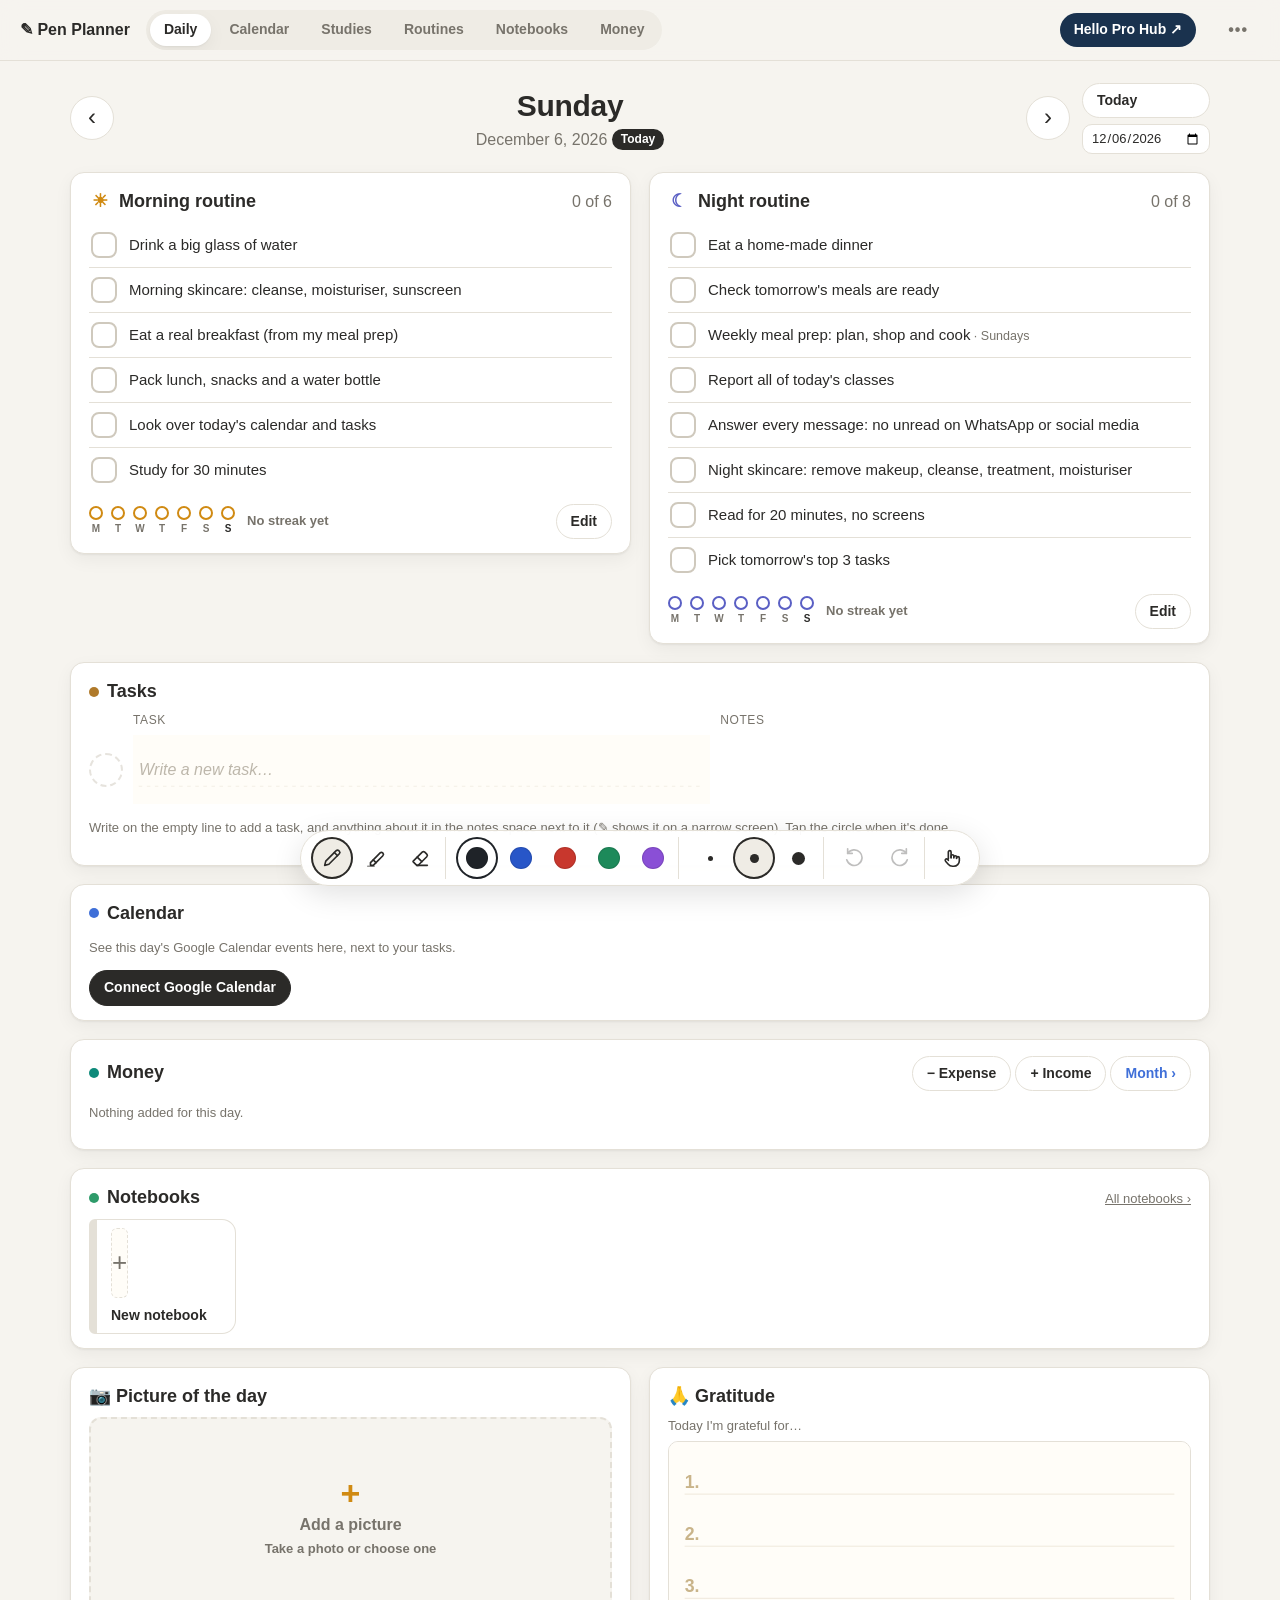
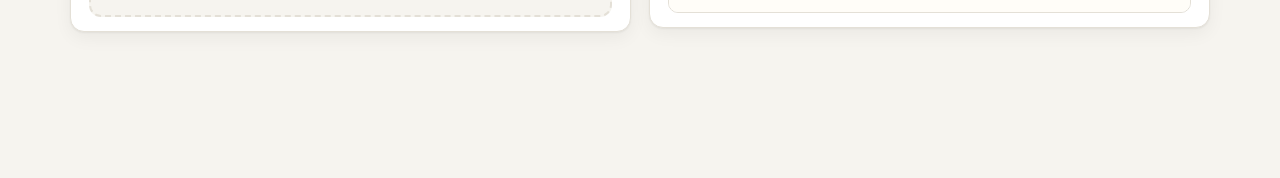
==== commit 116bbf80: "Calendar tab: week view; new events default to Planner only Co-Authored-By: Claude Opus 5.5 <noreply" ====
--- a/index.html
+++ b/index.html
@@ -35,6 +35,7 @@
         <label>Restore a backup<input type="file" id="importInput" accept="application/json,.json" hidden /></label>
         <a href="https://claude.ai/artifact/MREnPXLS7mhgCieWR1TRkz" target="_blank" rel="noopener">Open Hello Pro Hub ↗</a>
         <a href="classic.html">Classic planner (typed)</a>
+        <small id="buildTag" class="muted buildtag">Pen Planner</small>
       </div>
     </details>
   </header>
@@ -124,9 +125,9 @@
     <section id="view-money" class="view">
       <div class="moneyhead">
         <div class="monthnav">
-          <button class="round" id="prevMonthX" aria-label="Previous month">‹</button>
+          <button class="round" id="prevMonthX" aria-label="Previous week">‹</button>
           <div class="daytitle"><h1 id="moneyTitle">Money</h1><p id="moneySub" class="muted"></p></div>
-          <button class="round" id="nextMonthX" aria-label="Next month">›</button>
+          <button class="round" id="nextMonthX" aria-label="Next week">›</button>
         </div>
         <div class="moneyactions">
           <button class="mini primary" id="addExpenseBtn">− Expense</button>
@@ -154,19 +155,18 @@
     <!-- MONTH CALENDAR -->
     <section id="view-calendar" class="view">
       <div class="monthhead">
-        <button class="round" id="prevMonth" aria-label="Previous month">‹</button>
+        <button class="round" id="prevMonth" aria-label="Previous week">‹</button>
         <h1 id="monthTitle"></h1>
-        <button class="round" id="nextMonth" aria-label="Next month">›</button>
-        <button class="mini" id="thisMonth">This month</button>
+        <button class="round" id="nextMonth" aria-label="Next week">›</button>
+        <button class="mini" id="thisMonth">This week</button>
         <button class="mini primary" id="monthAdd" hidden>+ Event</button>
       </div>
       <div id="calChips" class="calchips"></div>
-      <div id="monthGrid" class="month"></div>
+      <div id="monthGrid" class="week"></div>
       <div class="monthfoot">
         <div id="monthStatus" class="small"></div>
         <div class="legend small">
           <span><span class="mt">2 to do</span> tasks</span>
-          <span><span class="mn">1 note</span> study notes</span>
           <span><span class="rp morning full"></span><span class="rp night part"></span> morning &amp; night routine</span>
         </div>
       </div>
@@ -289,7 +289,8 @@
     <form method="dialog" class="dlg" autocomplete="off">
       <h2>Move “<span id="mvTitle"></span>”</h2>
       <p id="mvWhen" class="small muted"></p>
-      <p class="small">Free times with the same length (tap one to move it in Google Calendar):</p>
+      <p class="small">Free times with the same length (tap one to move it):</p>
+      <p id="mvNote" class="small muted"></p>
       <div id="mvSlots" class="ftbox"></div>
       <h3 class="subhead">Or choose a day and time</h3>
       <div class="evrow">
@@ -340,24 +341,29 @@
   <dialog id="calDlg">
     <form method="dialog" class="dlg">
       <h2>Connect Google Calendar</h2>
-      <p class="small">The planner shows each day's events from your Google Calendar. You set it up once. It's easier on a computer, and then you paste the link here on your iPad.</p>
+      <div id="calAcctsBox" hidden>
+        <h3 class="subhead">Connected accounts</h3>
+        <ul id="calAccts" class="calslist hidelist"></ul>
+      </div>
+      <p class="small">The planner shows each day's events from your Google Calendar. You set it up once <b>for each Gmail account</b>. It's easier on a computer, and then you paste the link here on your iPad.</p>
       <ol class="setup small">
         <li><button type="button" class="mini" id="copyScript">Copy the script</button> <span id="copyMsg" class="muted"></span></li>
-        <li>Go to <a href="https://script.google.com/home/projects/create" target="_blank" rel="noopener">script.google.com</a> and sign in. A new project opens. Delete the text that's there and paste the script.</li>
+        <li>Go to <a href="https://script.google.com/home/projects/create" target="_blank" rel="noopener">script.google.com</a> and sign in <b>with the Gmail account you're connecting</b> (with several accounts, check the photo at the top right). A new project opens. Delete the text that's there and paste the script.</li>
         <li>Click <b>Deploy → New deployment</b>. Click the gear next to "Select type" and choose <b>Web app</b>.</li>
         <li>Set <b>Execute as: Me</b> and <b>Who has access: Anyone</b>, then click <b>Deploy</b>.</li>
         <li>Click <b>Authorize access</b> and choose your account. Google warns that the app isn't verified, because you made it yourself: click <b>Advanced → Go to … (unsafe)</b> → <b>Allow</b>.</li>
         <li>Copy the <b>Web app URL</b> and paste it below.</li>
       </ol>
       <textarea id="calScript" readonly rows="5" aria-label="Script"></textarea>
+      <label class="small"><b>Name for this account</b>
+        <input id="calName" placeholder="e.g. Personal, Work" autocomplete="off" />
+      </label>
       <label class="small"><b>Web app URL</b>
         <input id="calUrl" type="url" placeholder="https://script.google.com/macros/s/…/exec" autocomplete="off" />
       </label>
       <p class="muted small">Keep this link private: anyone who has it can see your calendar events. It only reads your calendar; it can't change anything.</p>
       <p id="calMsg" class="small"></p>
       <div class="dlg-actions">
-        <button type="button" class="mini danger" id="calDisconnect">Disconnect</button>
-        <span style="flex:1"></span>
         <button type="button" class="mini" id="calClose">Close</button>
         <button type="button" class="mini primary" id="calConnect">Connect</button>
       </div>
--- a/pen.css
+++ b/pen.css
@@ -846,3 +846,42 @@
 .nb-small .nb-meta strong { font-size: 14px; }
 .nb-new { --nb: var(--line); cursor: pointer; font: inherit; text-align: left; }
 .nb-new .nb-blank { color: var(--muted); }
+#errBar { position: fixed; z-index: 60; left: 12px; right: 12px; top: calc(env(safe-area-inset-top, 0px) + 64px); background: #fdecea; color: #8a1f17; border: 1px solid #f3b8b1; border-radius: 12px; padding: 8px 12px; font-size: 13px; box-shadow: var(--shadow); }
+#errBar p { margin: 2px 0; overflow-wrap: anywhere; }
+.buildtag { display: block; padding: 6px 14px 2px; font-size: 11px; }
+.events.timed > li.movedaway .evtitle strong { text-decoration: line-through; color: var(--muted); }
+.events.timed > li.movedaway .evsub { color: #5b4b9a; }
+
+/* ---- Calendar tab: week view ---- */
+.week { display: grid; grid-template-columns: repeat(7, minmax(0, 1fr)); gap: 8px; }
+.wday {
+  background: var(--surface); border-radius: var(--radius); box-shadow: var(--shadow); min-width: 0;
+  padding: 8px 6px 10px; display: flex; flex-direction: column; gap: 6px; min-height: 360px;
+}
+.wday.past { background: #fcfbf8; }
+.whd { display: flex; flex-direction: column; align-items: center; gap: 2px; border: 0; background: none; font: inherit; color: inherit; cursor: pointer; padding: 2px 0 4px; }
+.wdow { font-size: 12px; font-weight: 700; text-transform: uppercase; letter-spacing: .04em; color: var(--muted); }
+.wnum { font-size: 18px; font-weight: 700; width: 34px; height: 34px; display: grid; place-items: center; border-radius: 50%; }
+.wday.today .wnum { background: var(--ink); color: #fff; }
+.wday.today { outline: 2px solid var(--ink); outline-offset: -2px; }
+.wev { display: flex; flex-direction: column; gap: 4px; min-width: 0; }
+.we {
+  display: block; width: 100%; text-align: left; border: 0; cursor: pointer; font: inherit; font-size: 12px; line-height: 1.25;
+  background: color-mix(in srgb, var(--ec, #3f6fd8) 14%, #fff); color: color-mix(in srgb, var(--ec, #3f6fd8) 70%, #000);
+  border-left: 3px solid var(--ec, #3f6fd8); border-radius: 6px; padding: 4px 6px; overflow-wrap: anywhere;
+}
+.we b { display: block; font-size: 11px; font-weight: 700; }
+.we.allday { background: var(--ec, #3f6fd8); color: #fff; font-size: 11px; padding: 2px 6px; }
+.we.done { opacity: .6; }
+.we.movedaway span { text-decoration: line-through; }
+.wempty { color: #c4bdb0; text-align: center; font-size: 12px; }
+.wday .mmarks { margin-top: auto; }
+@media (max-width: 720px) {
+  .week { grid-template-columns: 1fr; }
+  .wday { min-height: 0; flex-direction: row; flex-wrap: wrap; align-items: flex-start; padding: 8px 10px; }
+  .whd { width: 48px; flex: none; }
+  .wev { flex: 1; }
+  .wday .mmarks { width: 100%; margin-top: 0; }
+  .we { font-size: 14px; }
+  .we b { display: inline; margin-right: 6px; font-size: 13px; }
+}
